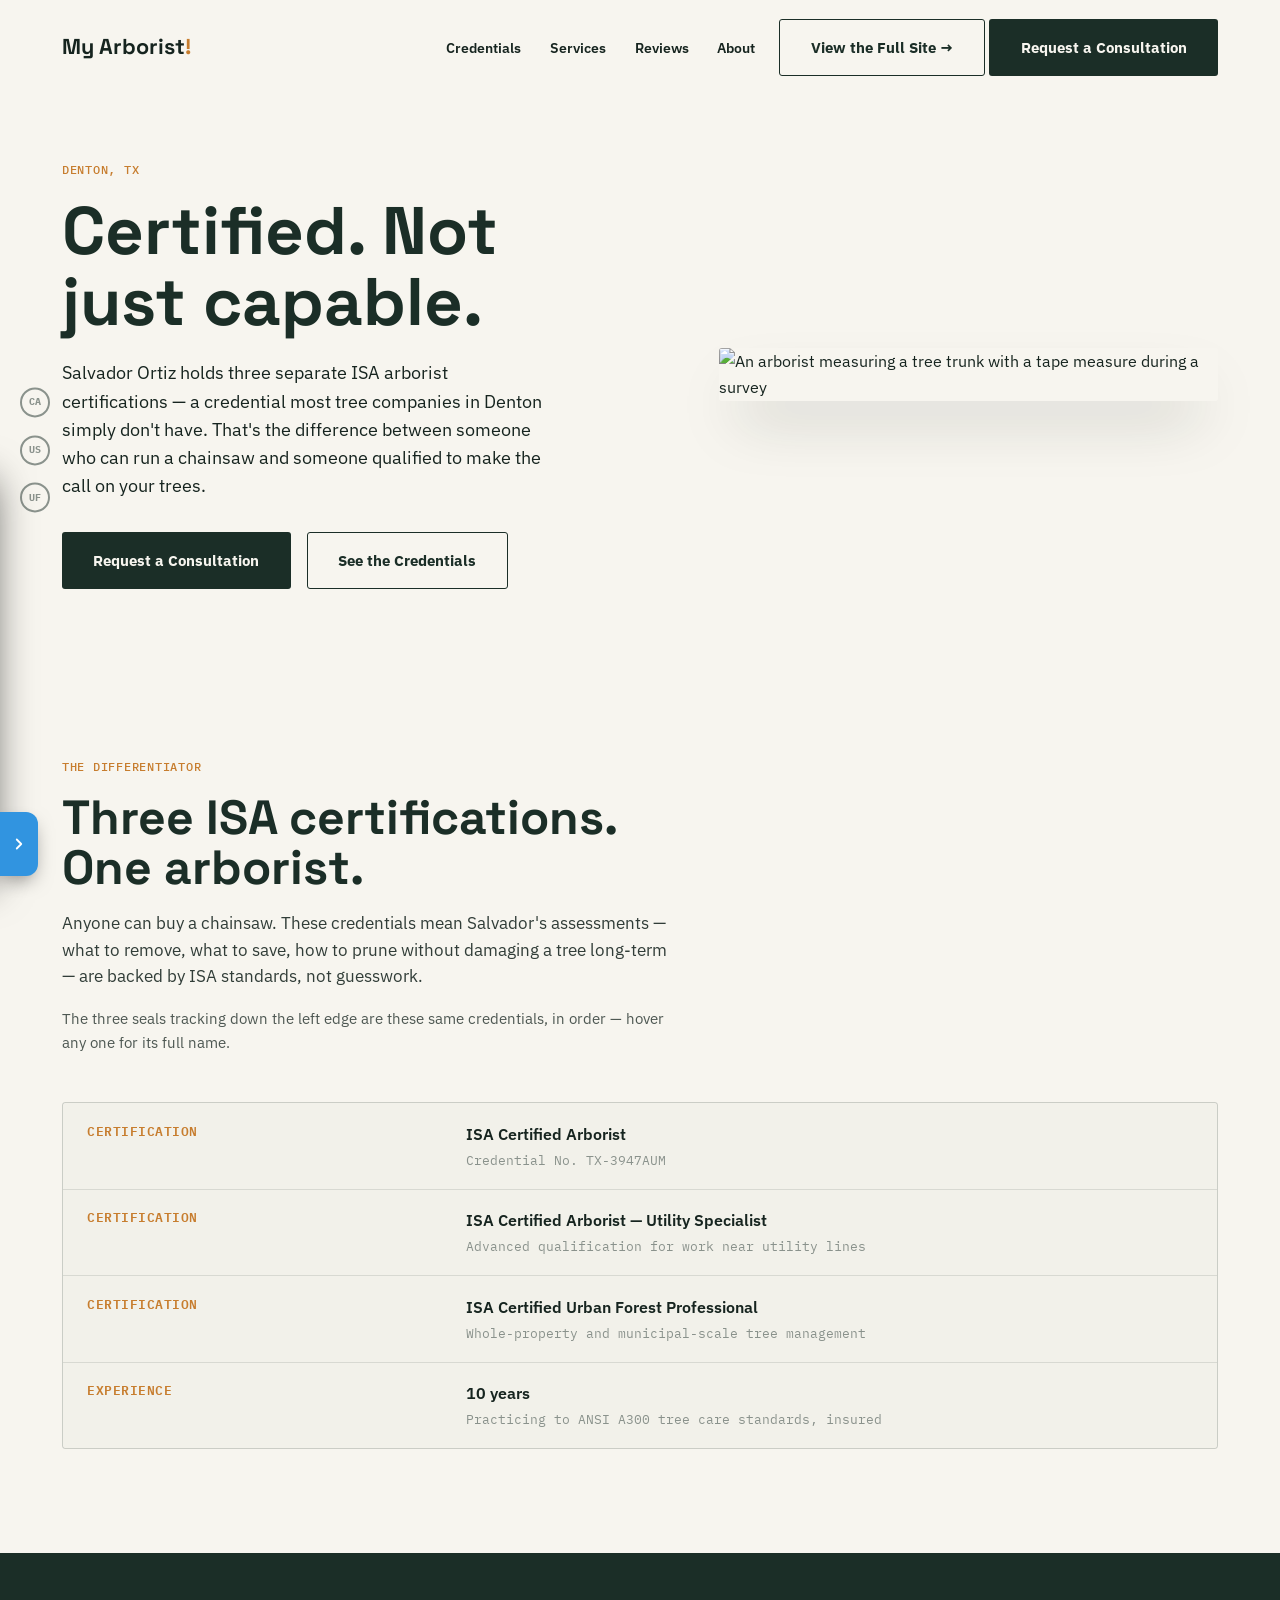
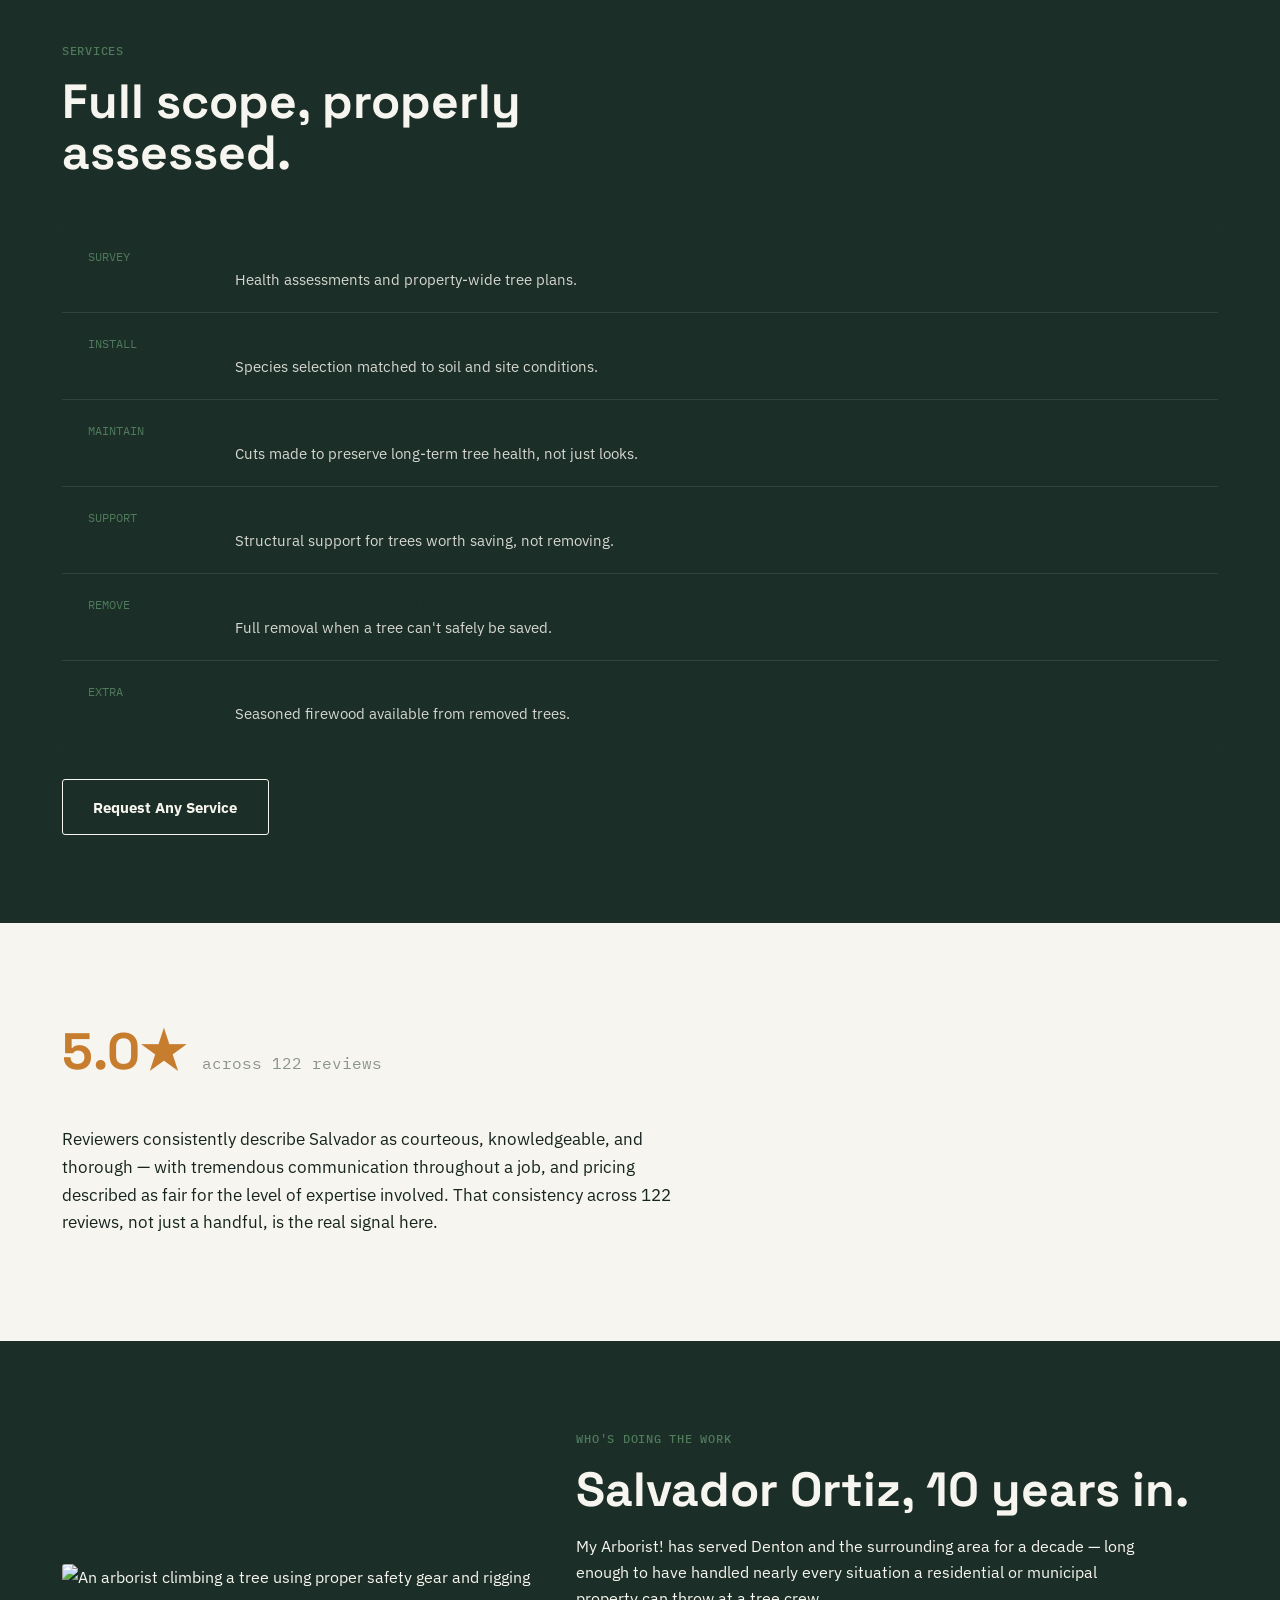
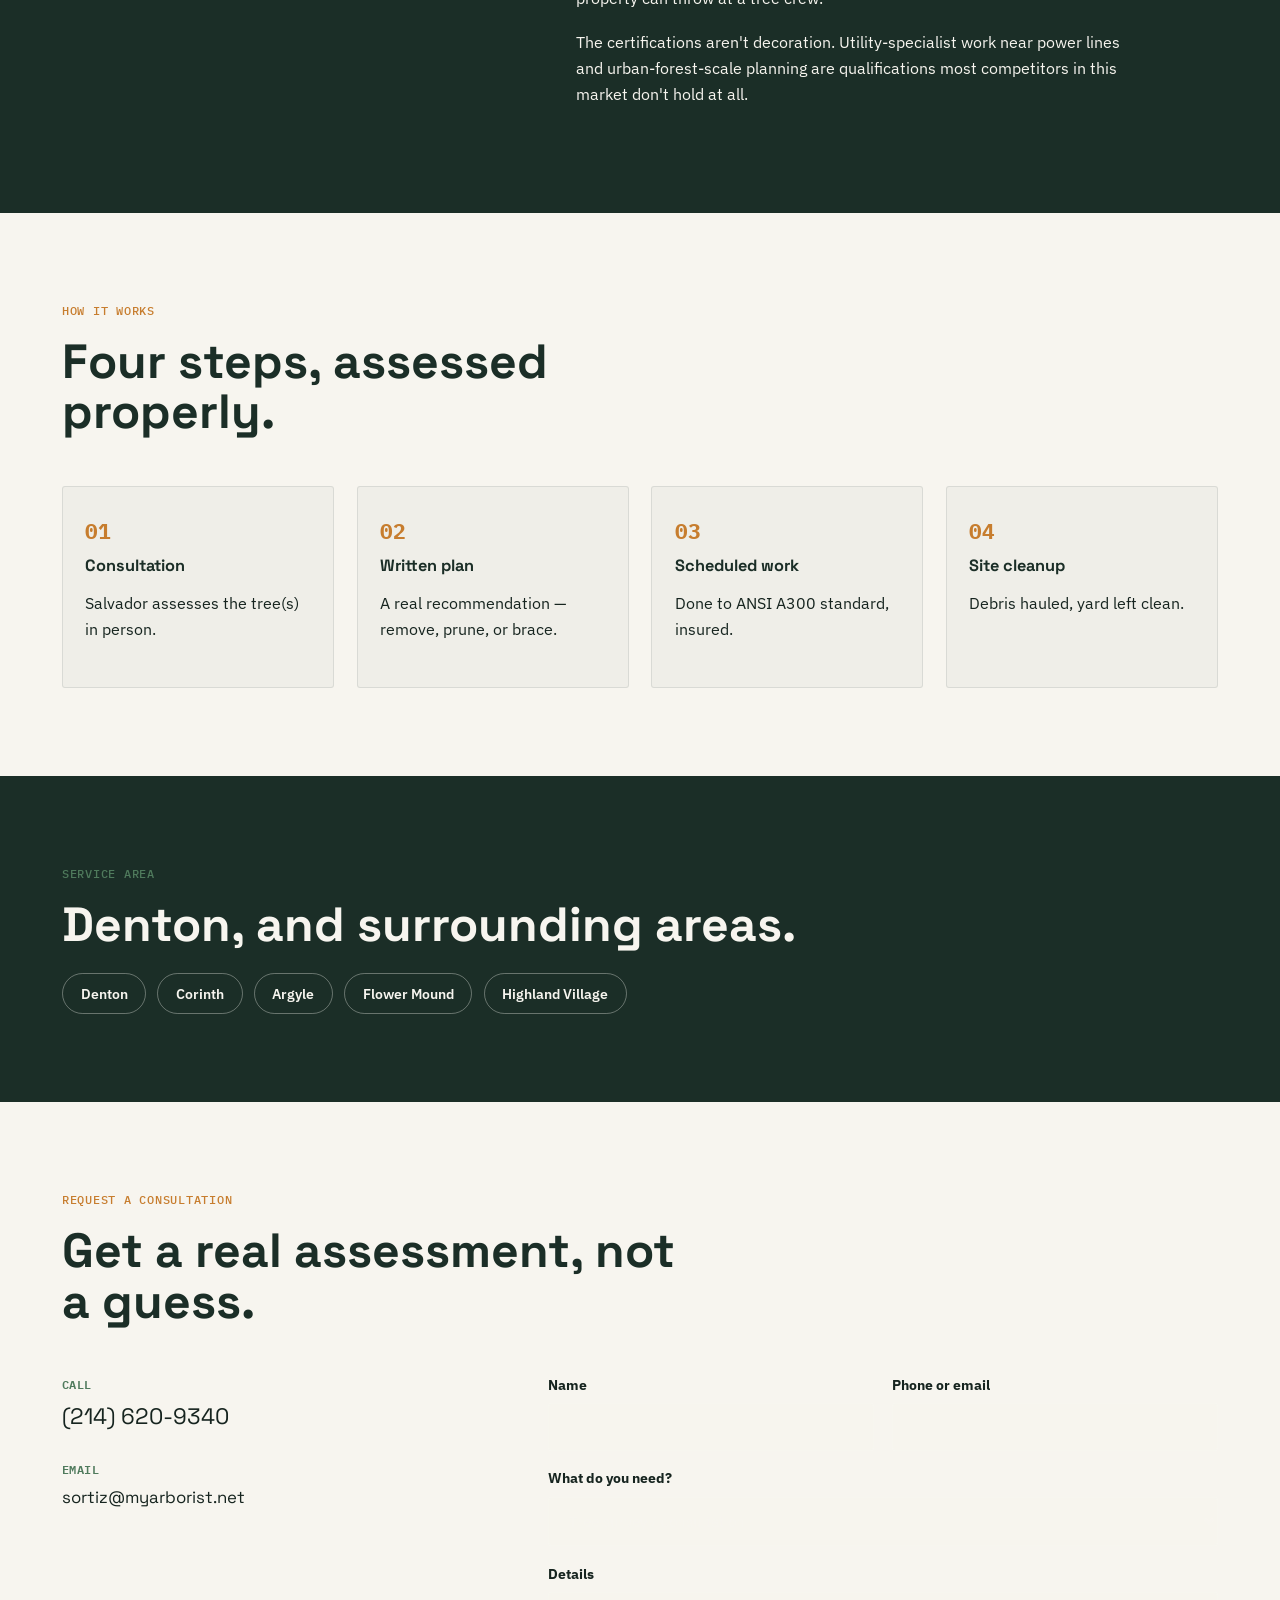
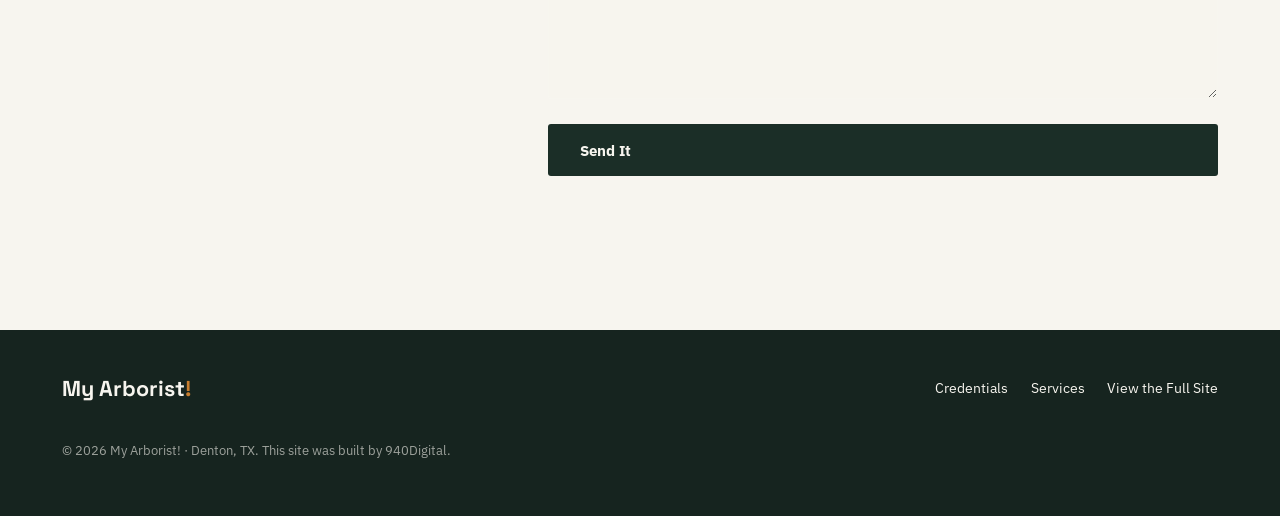
==== index.html @ 15d2f8c0 "Replace preview badge nav with full-site link, swap in real Plus pricing Removes the "preview site" " ====
<!doctype html>
<html lang="en">
<head>
<meta charset="UTF-8">
<meta name="viewport" content="width=device-width, initial-scale=1">
<title>My Arborist! — ISA Certified Tree Care in Denton, TX</title>
<meta name="description" content="My Arborist! — Salvador Ortiz, ISA Certified Arborist (TX-3947AUM), tree removal, pruning, and consultations in Denton, TX. 5.0★ across 122 reviews.">
<link rel="preconnect" href="https://fonts.googleapis.com">
<link rel="preconnect" href="https://fonts.gstatic.com" crossorigin>
<link href="https://fonts.googleapis.com/css2?family=Space+Grotesk:wght@500;600;700&family=IBM+Plex+Sans:wght@400;500;600;700&family=IBM+Plex+Mono:wght@400;500;600&display=swap" rel="stylesheet">
<link rel="stylesheet" href="styles.css">
</head>
<body>

<nav class="cred-stack" id="credStack">
  <div class="cred-stack__seal" data-seal="1" title="ISA Certified Arborist">CA</div>
  <div class="cred-stack__seal" data-seal="2" title="ISA Certified Arborist — Utility Specialist">US</div>
  <div class="cred-stack__seal" data-seal="3" title="ISA Certified Urban Forest Professional">UF</div>
</nav>

<header class="site-header" id="siteHeader">
  <div class="wrap">
    <a href="#top" class="logo">My Arborist<span>!</span></a>
    <nav class="main-nav" aria-label="Primary">
      <a href="#credentials">Credentials</a>
      <a href="#services">Services</a>
      <a href="#reviews">Reviews</a>
      <a href="#about">About</a>
    </nav>
    <div class="nav-cta">
      <a href="buy.html" class="btn btn--ghost nav-full-site">View the Full Site →</a>
      <a href="#contact" class="btn btn--primary">Request a Consultation</a>
      <button class="nav-toggle" id="navToggle" aria-expanded="false" aria-controls="mobileNav">Menu</button>
    </div>
  </div>
</header>

<div class="mobile-nav" id="mobileNav">
  <button class="mobile-nav__close" id="navClose" aria-label="Close menu">Close</button>
  <a href="#credentials">Credentials</a>
  <a href="#services">Services</a>
  <a href="#reviews">Reviews</a>
  <a href="#about">About</a>
  <a href="buy.html">View the Full Site</a>
</div>

<main id="top">

  <!-- HERO -->
  <section class="hero" id="hero">
    <div class="wrap">
      <div class="hero__content">
        <span class="eyebrow">Denton, TX</span>
        <h1>Certified. Not just capable.</h1>
        <p class="hero__dek">Salvador Ortiz holds three separate ISA arborist certifications — a credential most tree companies in Denton simply don't have. That's the difference between someone who can run a chainsaw and someone qualified to make the call on your trees.</p>
        <div class="hero__actions">
          <a href="#contact" class="btn btn--primary">Request a Consultation</a>
          <a href="#credentials" class="btn btn--ghost">See the Credentials</a>
        </div>
      </div>
      <div class="hero__media">
        <!-- Photo: Unsplash — arborist measuring a tree trunk for a survey -->
        <img src="https://images.unsplash.com/photo-1709072142659-7f3c3284a504?fm=jpg&q=80&w=1200&auto=format&fit=crop" alt="An arborist measuring a tree trunk with a tape measure during a survey">
      </div>
    </div>
  </section>

  <!-- CREDENTIALS — lead section: the biggest differentiator per the brief -->
  <section class="section" id="credentials" data-pole-label="Credentials">
    <div class="wrap">
      <div class="section-head">
        <span class="eyebrow">The Differentiator</span>
        <h2 class="section-title">Three ISA certifications. One arborist.</h2>
        <p class="section-dek">Anyone can buy a chainsaw. These credentials mean Salvador's assessments — what to remove, what to save, how to prune without damaging a tree long-term — are backed by ISA standards, not guesswork.</p>
        <p class="section-dek" style="margin-top:0.6rem; font-size:0.92rem; opacity:0.75;">The three seals tracking down the left edge are these same credentials, in order — hover any one for its full name.</p>
      </div>
      <dl class="spec-sheet">
        <div class="spec-row">
          <dt>Certification</dt>
          <dd>ISA Certified Arborist<small>Credential No. TX-3947AUM</small></dd>
        </div>
        <div class="spec-row">
          <dt>Certification</dt>
          <dd>ISA Certified Arborist — Utility Specialist<small>Advanced qualification for work near utility lines</small></dd>
        </div>
        <div class="spec-row">
          <dt>Certification</dt>
          <dd>ISA Certified Urban Forest Professional<small>Whole-property and municipal-scale tree management</small></dd>
        </div>
        <div class="spec-row">
          <dt>Experience</dt>
          <dd>10 years<small>Practicing to ANSI A300 tree care standards, insured</small></dd>
        </div>
      </dl>
    </div>
  </section>

  <!-- SERVICES — technical list -->
  <section class="section section--dark" id="services" data-pole-label="Services">
    <div class="wrap">
      <div class="section-head">
        <span class="eyebrow">Services</span>
        <h2 class="section-title">Full scope, properly assessed.</h2>
      </div>
      <div class="tech-list">
        <div class="tech-row"><span class="tag">Survey</span><div><h3>Tree Surveys &amp; Consultations</h3><p>Health assessments and property-wide tree plans.</p></div></div>
        <div class="tech-row"><span class="tag">Install</span><div><h3>Tree Planting</h3><p>Species selection matched to soil and site conditions.</p></div></div>
        <div class="tech-row"><span class="tag">Maintain</span><div><h3>Pruning &amp; Root Pruning</h3><p>Cuts made to preserve long-term tree health, not just looks.</p></div></div>
        <div class="tech-row"><span class="tag">Support</span><div><h3>Cabling &amp; Bracing</h3><p>Structural support for trees worth saving, not removing.</p></div></div>
        <div class="tech-row"><span class="tag">Remove</span><div><h3>Tree Removal &amp; Stump Grinding</h3><p>Full removal when a tree can't safely be saved.</p></div></div>
        <div class="tech-row"><span class="tag">Extra</span><div><h3>Firewood</h3><p>Seasoned firewood available from removed trees.</p></div></div>
      </div>
      <!-- TODO: replace with real 940Digital landing page URL when built -->
      <a href="https://940digital.com/get-started" class="btn btn--ghost" style="margin-top:2rem; border-color:var(--paper); color:var(--paper);">Request Any Service</a>
    </div>
  </section>

  <!-- REVIEWS -->
  <section class="section" id="reviews" data-pole-label="Reviews">
    <div class="wrap">
      <div class="review-stat">
        <b>5.0★</b>
        <span style="font-family:var(--font-mono); color:var(--slate);">across 122 reviews</span>
      </div>
      <p class="review-consensus">Reviewers consistently describe Salvador as courteous, knowledgeable, and thorough — with tremendous communication throughout a job, and pricing described as fair for the level of expertise involved. That consistency across 122 reviews, not just a handful, is the real signal here.</p>
    </div>
  </section>

  <!-- ABOUT — moderate: credentials are the headline draw, but Salvador is a real, known local presence -->
  <section class="section section--dark about" id="about" data-pole-label="About">
    <div class="wrap about-layout">
      <div class="about-media">
        <!-- Photo: Unsplash — arborist safely climbing a tree with proper gear -->
        <img src="https://images.unsplash.com/photo-1754322449005-bdc38c631682?fm=jpg&q=80&w=900&auto=format&fit=crop" alt="An arborist climbing a tree using proper safety gear and rigging" loading="lazy">
      </div>
      <div class="about-copy">
        <span class="eyebrow">Who's Doing the Work</span>
        <h2 class="section-title">Salvador Ortiz, 10 years in.</h2>
        <p>My Arborist! has served Denton and the surrounding area for a decade — long enough to have handled nearly every situation a residential or municipal property can throw at a tree crew.</p>
        <p>The certifications aren't decoration. Utility-specialist work near power lines and urban-forest-scale planning are qualifications most competitors in this market don't hold at all.</p>
      </div>
    </div>
  </section>

  <!-- PROCESS -->
  <section class="section" id="process" data-pole-label="Process">
    <div class="wrap">
      <div class="section-head">
        <span class="eyebrow">How It Works</span>
        <h2 class="section-title">Four steps, assessed properly.</h2>
      </div>
      <div class="process-grid">
        <div class="process-step"><b>01</b><h3 style="font-size:1.02rem;">Consultation</h3><p>Salvador assesses the tree(s) in person.</p></div>
        <div class="process-step"><b>02</b><h3 style="font-size:1.02rem;">Written plan</h3><p>A real recommendation — remove, prune, or brace.</p></div>
        <div class="process-step"><b>03</b><h3 style="font-size:1.02rem;">Scheduled work</h3><p>Done to ANSI A300 standard, insured.</p></div>
        <div class="process-step"><b>04</b><h3 style="font-size:1.02rem;">Site cleanup</h3><p>Debris hauled, yard left clean.</p></div>
      </div>
    </div>
  </section>

  <!-- SERVICE AREA -->
  <section class="section section--dark" id="area" data-pole-label="Area">
    <div class="wrap">
      <span class="eyebrow">Service Area</span>
      <h2 class="section-title">Denton, and surrounding areas.</h2>
      <ul class="area-list" style="color:var(--paper);">
        <li style="border-color:rgba(247,245,239,0.35);">Denton</li>
        <li style="border-color:rgba(247,245,239,0.35);">Corinth</li>
        <li style="border-color:rgba(247,245,239,0.35);">Argyle</li>
        <li style="border-color:rgba(247,245,239,0.35);">Flower Mound</li>
        <li style="border-color:rgba(247,245,239,0.35);">Highland Village</li>
      </ul>
    </div>
  </section>

  <!-- CONTACT -->
  <section class="section" id="contact" data-pole-label="Contact">
    <div class="wrap">
      <div class="section-head">
        <span class="eyebrow">Request a Consultation</span>
        <h2 class="section-title">Get a real assessment, not a guess.</h2>
      </div>
      <div class="contact-layout">
        <div class="contact-direct">
          <div>
            <span class="contact-direct__label">Call</span>
            <a href="tel:+12146209340">(214) 620-9340</a>
          </div>
          <div>
            <span class="contact-direct__label">Email</span>
            <a href="mailto:sortiz@myarborist.net" style="font-size:1.05rem;">sortiz@myarborist.net</a>
          </div>
        </div>
        <form class="contact-form" id="contactForm" novalidate>
          <div class="form-row">
            <div class="field">
              <label for="name">Name</label>
              <input type="text" id="name" name="name" required autocomplete="name">
            </div>
            <div class="field">
              <label for="phone">Phone or email</label>
              <input type="text" id="phone" name="phone" required autocomplete="tel">
            </div>
          </div>
          <div class="field">
            <label for="need">What do you need?</label>
            <select id="need" name="need">
              <option>Tree survey / consultation</option>
              <option>Tree removal</option>
              <option>Pruning</option>
              <option>Cabling / bracing</option>
              <option>Not sure yet</option>
            </select>
          </div>
          <div class="field">
            <label for="message">Details</label>
            <textarea id="message" name="message" rows="4"></textarea>
          </div>
          <button type="submit" class="btn btn--primary">Send It</button>
          <p class="form-status" id="formStatus" role="status" aria-live="polite"></p>
        </form>
      </div>
    </div>
  </section>

</main>

<footer class="site-footer">
  <div class="wrap">
    <a href="#top" class="logo">My Arborist<span>!</span></a>
    <ul class="footer-links">
      <li><a href="#credentials">Credentials</a></li>
      <li><a href="#services">Services</a></li>
      <li><a href="buy.html">View the Full Site</a></li>
    </ul>
    <p class="footer-fine">&copy; 2026 My Arborist! · Denton, TX. This site was built by 940Digital.</p>
  </div>
</footer>

<script src="script.js"></script>

<div id="d940-drawer" class="d940-drawer">
  <div class="d940-panel">
    <div class="d940-mark">940<span>Digital</span></div>
    <p class="d940-body">Imagine this site customized with your colors and logo — fully in sync with your vision.</p>
    <p class="d940-body">We build these previews from your business's own publicly available information online, so this one is built specifically for you — and anything on it, any word, image, or detail, can be changed if it doesn't feel like an accurate fit.</p>
    <p class="d940-cta">Want to learn more? Text the number you got this link from, <a href="https://www.940digital.com/contact.html" target="_blank" rel="noopener">email us</a>, or visit <a href="https://www.940digital.com" target="_blank" rel="noopener">940digital.com</a>.</p>
  </div>
  <button class="d940-tab" type="button" aria-label="Open">
    <svg viewBox="0 0 24 24" fill="none" stroke="currentColor" stroke-width="2.4" stroke-linecap="round" stroke-linejoin="round"><polyline points="9 6 15 12 9 18"/></svg>
  </button>
</div>
<style>
  .d940-drawer { position: fixed; left: 0; bottom: 1.5rem; z-index: 999; display: flex; align-items: flex-end; transform: translateX(-320px); transition: transform .4s cubic-bezier(.16,1,.3,1); font-family: -apple-system, BlinkMacSystemFont, 'Segoe UI', Roboto, sans-serif; }
  .d940-drawer.open { transform: translateX(0); }
  .d940-panel { width: 320px; flex-shrink: 0; background: #1B1D21; border: 1px solid #3194E0; border-left: 0; border-radius: 0 14px 0 0; padding: 1.4rem 1.5rem 1.5rem; box-shadow: 0 16px 40px -8px rgba(0,0,0,.65); color: #fff; }
  .d940-mark { font-weight: 800; font-size: 1.3rem; margin-bottom: .75rem; letter-spacing: -0.01em; }
  .d940-mark span { color: #3194E0; }
  .d940-body { font-size: .95rem; line-height: 1.55; color: #fff; margin: 0 0 .85rem; }
  .d940-cta { font-size: .88rem; line-height: 1.5; color: #D4D8DE; margin: 0; }
  .d940-cta a { color: #5FAEEE; font-weight: 700; text-decoration: underline; }
  .d940-tab { flex-shrink: 0; width: 38px; height: 64px; background: #3194E0; color: #fff; border: none; border-radius: 0 12px 12px 0; display: flex; align-items: center; justify-content: center; cursor: pointer; box-shadow: 0 8px 20px -6px rgba(0,0,0,.5); }
  .d940-tab:hover { background: #4AA3E8; }
  .d940-tab svg { width: 18px; height: 18px; transition: transform .35s cubic-bezier(.16,1,.3,1); }
  .d940-drawer.open .d940-tab svg { transform: rotate(180deg); }
  @media (max-width: 480px) {
    .d940-drawer { transform: translateX(-260px); }
    .d940-panel { width: 260px; padding: 1.2rem 1.25rem 1.3rem; }
  }
</style>
<script>
  (function () {
    var drawer = document.getElementById('d940-drawer');
    if (!drawer) return;
    var tab = drawer.querySelector('.d940-tab');
    tab.addEventListener('click', function () {
      var open = drawer.classList.toggle('open');
      tab.setAttribute('aria-label', open ? 'Close' : 'Open');
    });
  })();
</script>

</body>
</html>
---- styles.css ----
:root {
  --pine: #1B2E27;
  --paper: #F7F5EF;
  --ink: #16241F;
  --amber: #C77D2E;
  --field: #4F7A5C;
  --slate: #8A928C;

  --font-display: 'Space Grotesk', sans-serif;
  --font-body: 'IBM Plex Sans', sans-serif;
  --font-mono: 'IBM Plex Mono', monospace;

  --fs-h2: clamp(1.9rem, 4vw, 3rem);
  --radius: 3px;
  --wrap: 1220px;
}

* { box-sizing: border-box; }
html { scroll-behavior: smooth; }
body {
  margin: 0;
  background: var(--paper);
  color: var(--ink);
  font-family: var(--font-body);
  font-size: 1.02rem;
  line-height: 1.6;
  -webkit-font-smoothing: antialiased;
}
img { max-width: 100%; display: block; }
a { color: inherit; text-decoration: none; }
ul { margin: 0; padding: 0; list-style: none; }
.wrap { max-width: var(--wrap); margin: 0 auto; padding: 0 2rem; }

h1, h2, h3 { font-family: var(--font-display); font-weight: 700; line-height: 1.05; margin: 0; color: var(--pine); }
h2.section-title { font-size: var(--fs-h2); }
.section--dark h1, .section--dark h2 { color: var(--paper); }

.eyebrow { display: block; font-family: var(--font-mono); font-weight: 500; font-size: 0.78rem; letter-spacing: 0.06em; text-transform: uppercase; color: var(--amber); margin-bottom: 1rem; }

.btn { display: inline-flex; align-items: center; gap: 0.5rem; padding: 0.95rem 1.9rem; border-radius: var(--radius); font-family: var(--font-body); font-weight: 700; font-size: 0.95rem; border: 1.5px solid transparent; cursor: pointer; transition: transform .18s ease, background .18s ease; }
.btn:hover { transform: translateY(-2px); }
.btn--primary { background: var(--pine); color: var(--paper); }
.btn--primary:hover { background: #10201a; }
.btn--ghost { border-color: var(--pine); color: var(--pine); }
.btn--ghost:hover { border-color: var(--amber); color: var(--amber); }
.btn--dark-ghost { border-color: var(--paper); color: var(--paper); }

/* ---------- The Credential Stack — signature element ----------
   Replaces the story-pole. Salvador holds three real ISA
   certifications (Certified Arborist, Utility Specialist, Urban
   Forest Professional) — this is his actual differentiator from
   unlicensed competitors, so the wayfinding device is three circular
   seals, fixed on the left edge, that stamp solid one at a time as
   you scroll through the page, instead of a generic progress rail. */
.cred-stack { position: fixed; left: 20px; top: 50%; transform: translateY(-50%); z-index: 60; display: none; flex-direction: column; gap: 1.1rem; }
@media (min-width: 1080px) { .cred-stack { display: flex; } }
.cred-stack__seal {
  width: 30px; height: 30px; border-radius: 50%;
  border: 2px solid var(--slate); display: flex; align-items: center; justify-content: center;
  font-family: var(--font-mono); font-size: 0.6rem; font-weight: 700; color: var(--slate);
  transition: border-color .3s ease, color .3s ease, background .3s ease;
}
.cred-stack__seal.stamped { border-color: var(--amber); background: var(--amber); color: #fff; }

/* ---------- Header ---------- */
.site-header { position: fixed; top: 0; left: 0; right: 0; z-index: 50; padding: 1.2rem 0; transition: background .2s ease, padding .2s ease, box-shadow .2s ease; }
.site-header .wrap { display: flex; align-items: center; gap: 1.5rem; }
.site-header.solid { background: var(--paper); padding: 0.75rem 0; box-shadow: 0 2px 18px rgba(22,36,31,0.1); }
.logo { font-family: var(--font-display); font-weight: 700; font-size: 1.35rem; margin-right: auto; }
.logo span { color: var(--amber); }
.preview-flag { font-size: 0.78rem; font-weight: 700; padding: 0.4rem 0.9rem; border-radius: 999px; border: 1px solid var(--slate); color: var(--slate); white-space: nowrap; }
.preview-flag:hover { border-color: var(--amber); color: var(--amber); }
.main-nav { display: none; gap: 1.8rem; font-weight: 600; font-size: 0.9rem; }
.main-nav a:hover { color: var(--amber); }
.nav-full-site { display: none; }
@media (min-width: 900px) {
  .main-nav { display: flex; }
  .nav-full-site { display: inline-flex; }
}
.nav-toggle { background: none; border: 1.5px solid var(--pine); border-radius: var(--radius); padding: 0.5rem 0.9rem; font-weight: 700; font-size: 0.85rem; cursor: pointer; }
@media (min-width: 900px) { .nav-toggle { display: none; } }
.mobile-nav { position: fixed; inset: 0; z-index: 70; background: var(--pine); color: var(--paper); display: flex; flex-direction: column; align-items: flex-start; justify-content: center; gap: 1.6rem; padding: 2rem 2.5rem; transform: translateX(100%); transition: transform .3s ease; }
.mobile-nav.open { transform: translateX(0); }
.mobile-nav a { font-family: var(--font-display); font-size: 1.9rem; }
.mobile-nav__close { position: absolute; top: 1.5rem; right: 1.8rem; background: none; border: none; color: var(--paper); font-weight: 700; cursor: pointer; }

/* ---------- Hero ---------- */
.hero { padding: 10rem 0 5rem; }
.hero .wrap { display: grid; gap: 3rem; grid-template-columns: 1fr; align-items: center; }
@media (min-width: 980px) { .hero .wrap { grid-template-columns: 1.1fr 0.9fr; } }
.hero h1 { font-size: clamp(2.4rem, 5.4vw, 4.2rem); max-width: 13ch; }
.hero__dek { max-width: 44ch; margin: 1.4rem 0 2rem; font-size: 1.1rem; }
.hero__actions { display: flex; flex-wrap: wrap; gap: 1rem; }
.hero__media img { border-radius: var(--radius); box-shadow: 0 30px 60px -20px rgba(22,36,31,0.4); }

/* ---------- Section shell ---------- */
.section { padding: 5.5rem 0; }
.section--dark { background: var(--pine); color: var(--paper); }
.section--dark .eyebrow { color: var(--field); }
.section-head { max-width: 62ch; margin-bottom: 3rem; }
.section-dek { margin-top: 1rem; opacity: 0.88; font-size: 1.05rem; }

/* ---------- Credentials spec sheet — lead section ---------- */
.spec-sheet { border: 1.5px solid rgba(27,46,39,0.2); border-radius: var(--radius); overflow: hidden; margin-top: 1rem; }
.spec-row { display: grid; grid-template-columns: 1fr 2fr; gap: 1rem; padding: 1.1rem 1.5rem; border-bottom: 1px solid rgba(27,46,39,0.12); background: rgba(27,46,39,0.02); }
.spec-row:last-child { border-bottom: none; }
.spec-row dt { font-family: var(--font-mono); font-size: 0.8rem; font-weight: 600; color: var(--amber); text-transform: uppercase; letter-spacing: 0.04em; }
.spec-row dd { margin: 0; font-weight: 600; }
.spec-row dd small { display: block; font-family: var(--font-mono); font-weight: 400; color: var(--slate); font-size: 0.82rem; margin-top: 0.2rem; }

/* ---------- Services — technical two-column list ---------- */
.tech-list { margin-top: 1rem; display: grid; gap: 1px; background: rgba(247,245,239,0.1); border-radius: var(--radius); overflow: hidden; }
.tech-row { background: var(--pine); padding: 1.3rem 1.6rem; display: grid; grid-template-columns: 8rem 1fr; gap: 1.2rem; align-items: baseline; }
.tech-row span.tag { font-family: var(--font-mono); font-size: 0.75rem; color: var(--field); text-transform: uppercase; }
.tech-row h3 { font-family: var(--font-body); font-weight: 700; text-transform: none; font-size: 1.05rem; margin-bottom: 0.2rem; }
.tech-row p { margin: 0; opacity: 0.85; font-size: 0.92rem; }

/* ---------- Reviews ---------- */
.review-stat { display: flex; align-items: baseline; gap: 1rem; flex-wrap: wrap; margin-bottom: 2rem; }
.review-stat b { font-family: var(--font-display); font-size: 3.2rem; color: var(--amber); }
.review-consensus { max-width: 62ch; font-size: 1.08rem; }

/* ---------- About ---------- */
.about-layout { display: grid; gap: 2.5rem; grid-template-columns: 1fr; align-items: center; }
@media (min-width: 980px) { .about-layout { grid-template-columns: 0.85fr 1.15fr; } }
.about-media img { border-radius: var(--radius); }
.about-copy p { max-width: 56ch; margin: 1.1rem 0; }

/* ---------- Process ---------- */
.process-grid { display: grid; gap: 1.4rem; grid-template-columns: 1fr; margin-top: 1rem; }
@media (min-width: 780px) { .process-grid { grid-template-columns: repeat(4, 1fr); } }
.process-step { background: rgba(27,46,39,0.03); padding: 1.8rem 1.4rem; border-radius: var(--radius); border: 1px solid rgba(27,46,39,0.1); }
.process-step b { display: block; font-family: var(--font-mono); font-size: 1.3rem; color: var(--amber); margin-bottom: 0.5rem; }

/* ---------- Area ---------- */
.area-list { display: flex; flex-wrap: wrap; gap: 0.7rem; margin-top: 1.4rem; }
.area-list li { padding: 0.5rem 1.1rem; border: 1px solid var(--pine); border-radius: 999px; font-weight: 600; font-size: 0.9rem; }

/* ---------- Contact ---------- */
.contact-layout { display: grid; gap: 2.5rem; grid-template-columns: 1fr; margin-top: 1rem; }
@media (min-width: 900px) { .contact-layout { grid-template-columns: 0.8fr 1.2fr; } }
.contact-direct div { margin-bottom: 1.6rem; }
.contact-direct__label { display: block; font-family: var(--font-mono); font-size: 0.75rem; font-weight: 600; letter-spacing: 0.04em; text-transform: uppercase; color: var(--field); margin-bottom: 0.3rem; }
.contact-direct a { font-family: var(--font-display); font-size: 1.4rem; }
.contact-form { display: grid; gap: 1.1rem; }
.form-row { display: grid; gap: 1.1rem; grid-template-columns: 1fr; }
@media (min-width: 560px) { .form-row { grid-template-columns: 1fr 1fr; } }
.field label { display: block; font-size: 0.85rem; font-weight: 700; margin-bottom: 0.4rem; }
.field input, .field select, .field textarea { width: 100%; padding: 0.8rem 1rem; border-radius: var(--radius); border: 1.5px solid rgba(247,245,239,0.25); background: rgba(247,245,239,0.06); color: var(--paper); font-family: var(--font-body); font-size: 0.95rem; }
.field input:focus, .field select:focus, .field textarea:focus { outline: 2px solid var(--amber); }
.form-status { min-height: 1.2rem; font-size: 0.9rem; color: var(--amber); }

/* ---------- Footer ---------- */
.site-footer { background: var(--ink); color: var(--paper); padding: 2.6rem 0; }
.site-footer .wrap { display: flex; flex-wrap: wrap; justify-content: space-between; align-items: center; gap: 1.2rem; }
.footer-fine { width: 100%; font-size: 0.8rem; opacity: 0.6; margin-top: 1rem; }
.footer-links { display: flex; gap: 1.4rem; font-size: 0.85rem; }

/* ---------- Buy-this-site page ---------- */
.pitch-hero { padding: 9.5rem 0 4rem; text-align: center; }
.pitch-hero p { max-width: 56ch; margin: 1.3rem auto 0; font-size: 1.1rem; }
.pitch-grid { display: grid; gap: 1.4rem; grid-template-columns: 1fr; margin-top: 1rem; }
@media (min-width: 780px) { .pitch-grid { grid-template-columns: repeat(3, 1fr); } }
.pitch-card { background: rgba(27,46,39,0.03); border: 1px solid rgba(27,46,39,0.12); border-radius: var(--radius); padding: 2rem 1.6rem; }
.pitch-card h3 { font-size: 1.1rem; margin-bottom: 0.6rem; }
.price-block { margin-top: 1rem; padding: 2.4rem; border: 2px dashed var(--slate); border-radius: var(--radius); text-align: center; }
.price-block b { display: block; font-family: var(--font-display); font-size: 1.6rem; }
.price-block span { display: block; margin-top: 0.5rem; font-size: 0.9rem; color: var(--slate); }
.price-block__list { list-style: none; margin: 1.2rem auto 0; padding: 0; display: inline-grid; gap: 0.55rem; text-align: left; }
.price-block__list li { display: flex; gap: 0.6rem; align-items: baseline; font-weight: 600; font-size: 0.95rem; }
.price-block__list li::before { content: '✓'; color: var(--amber); font-weight: 800; }
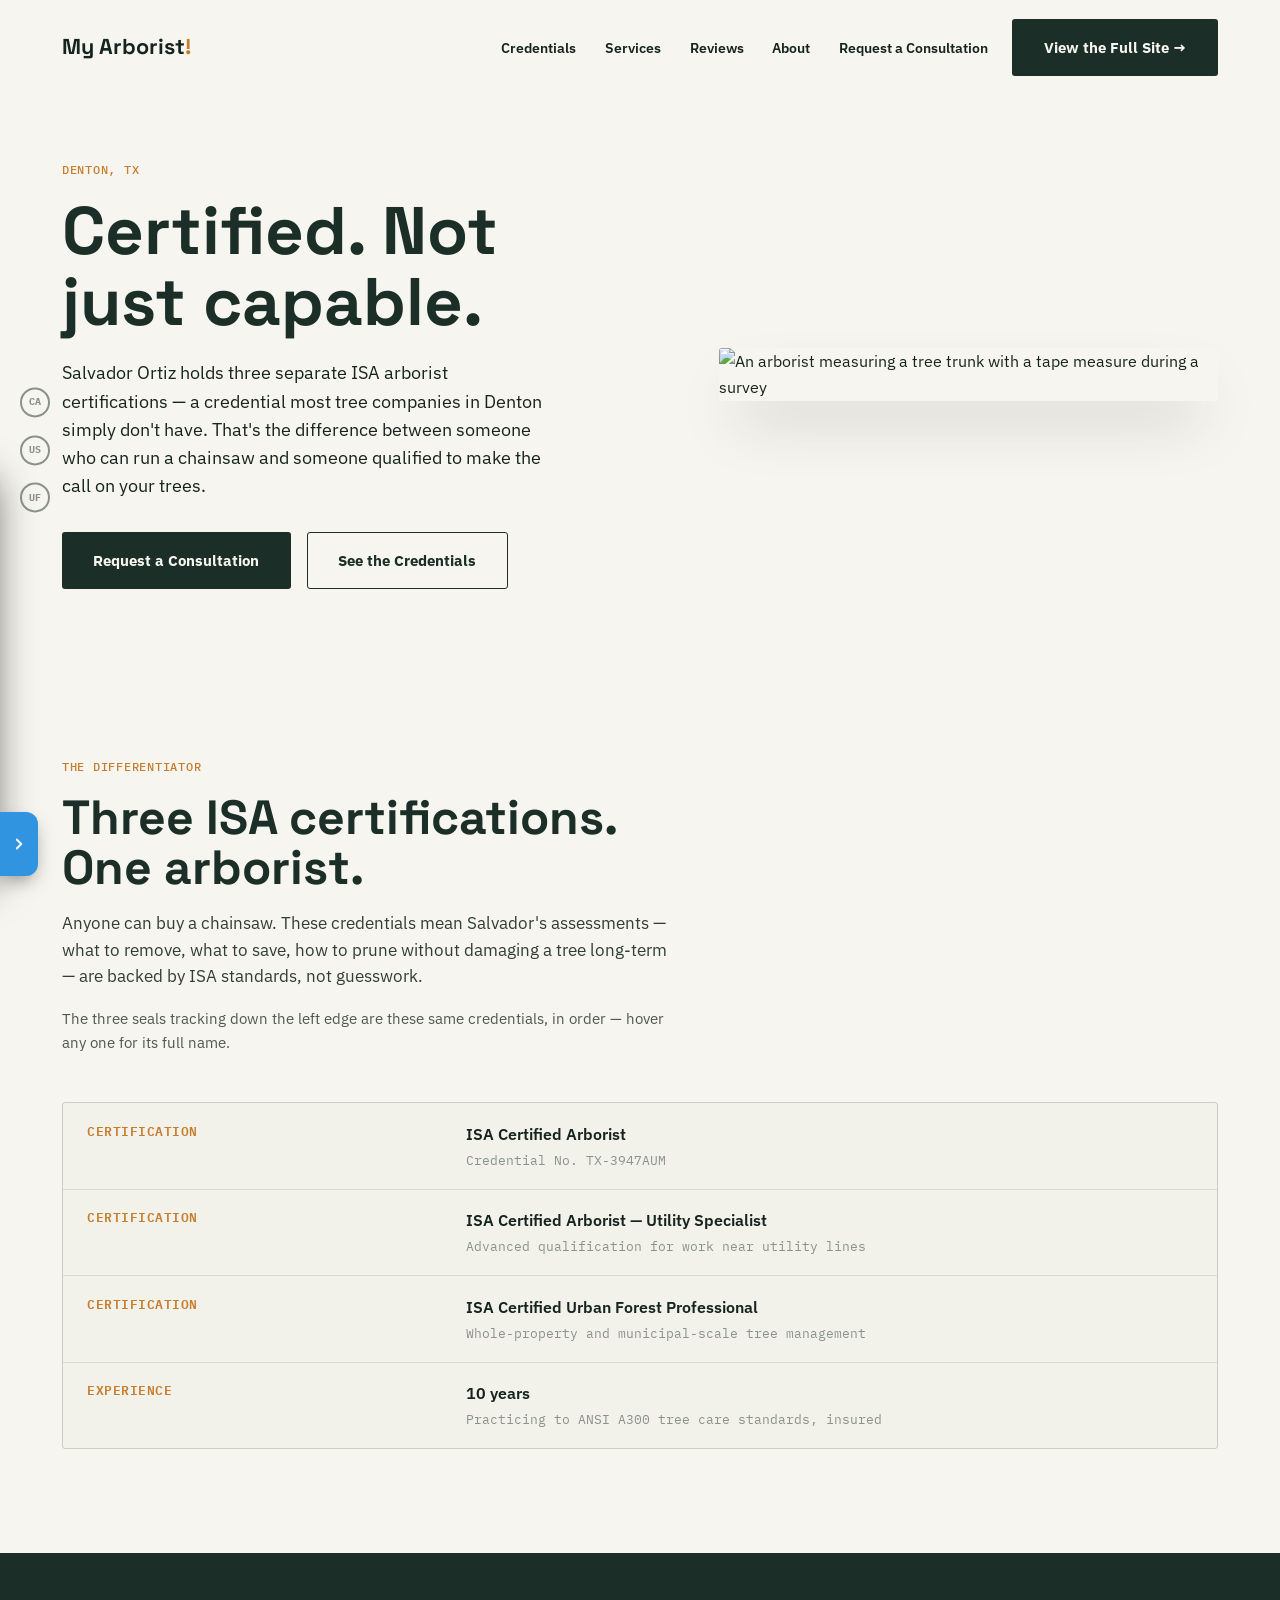
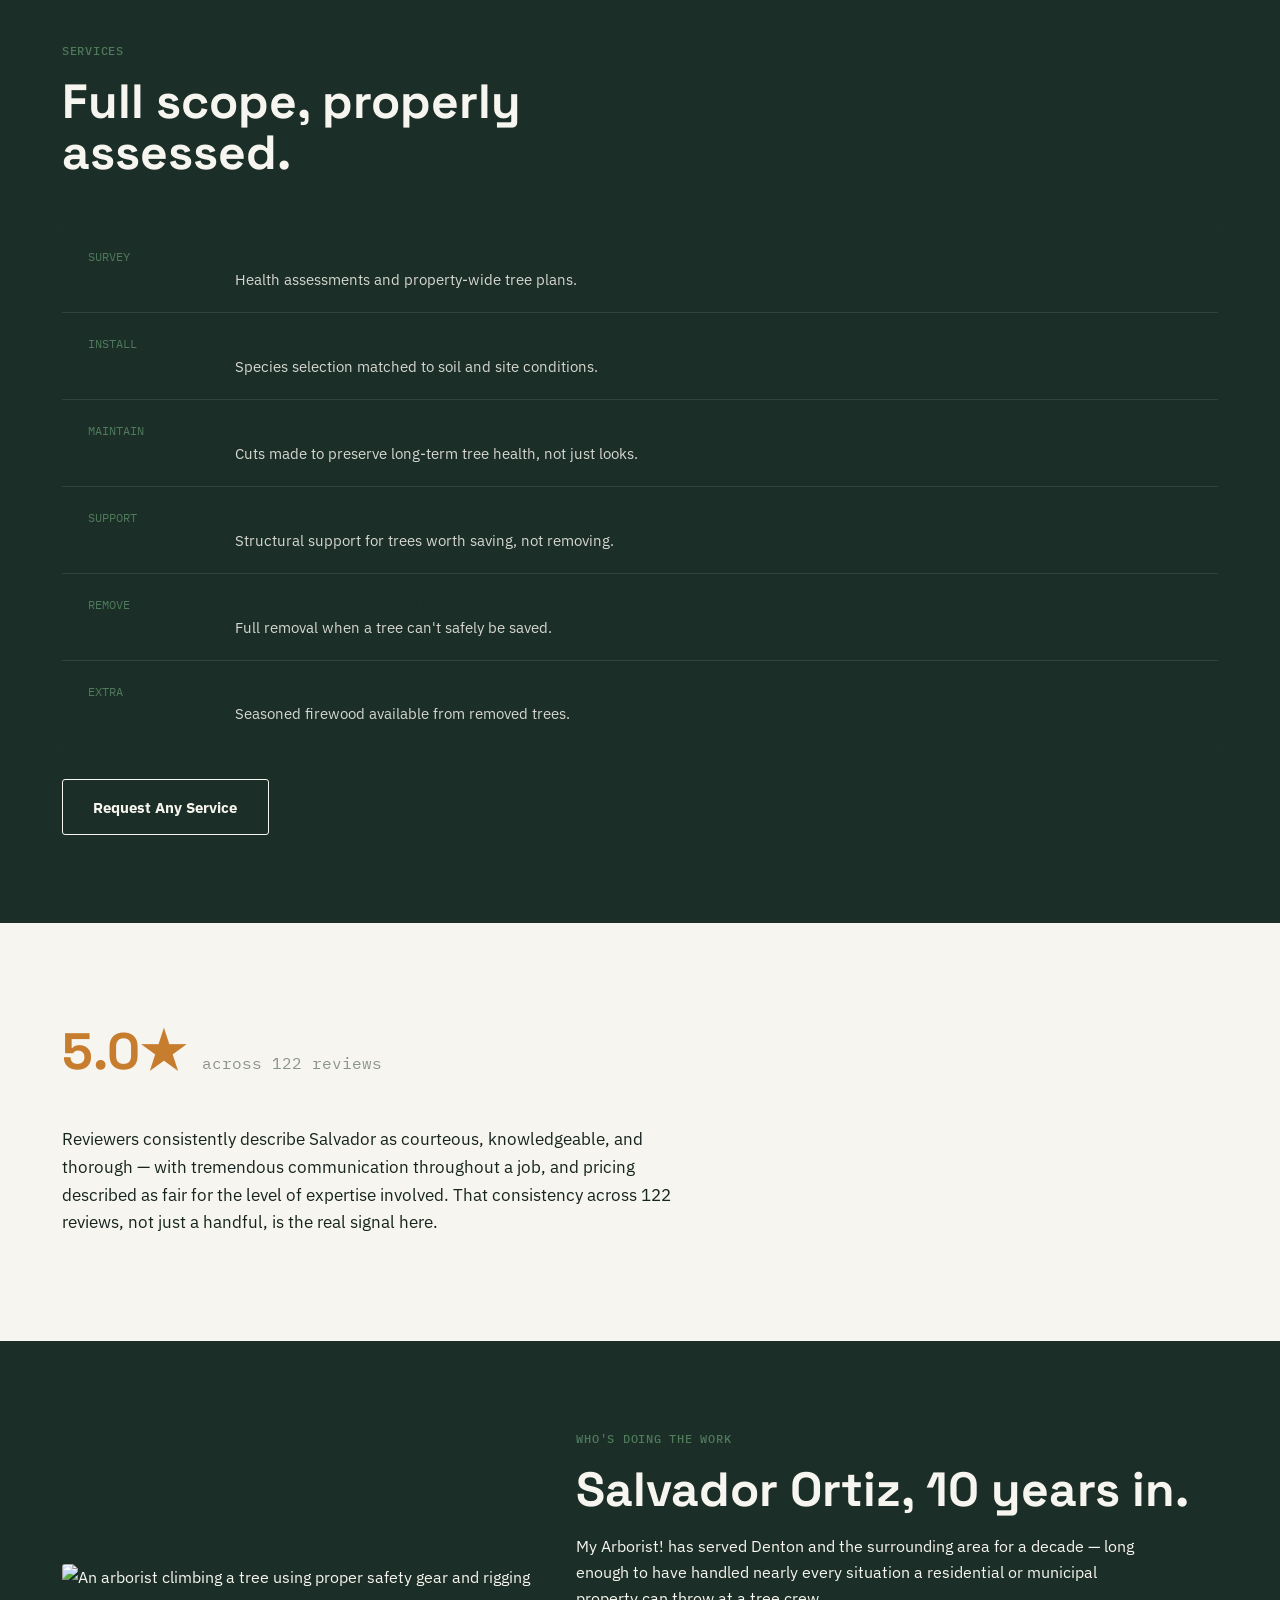
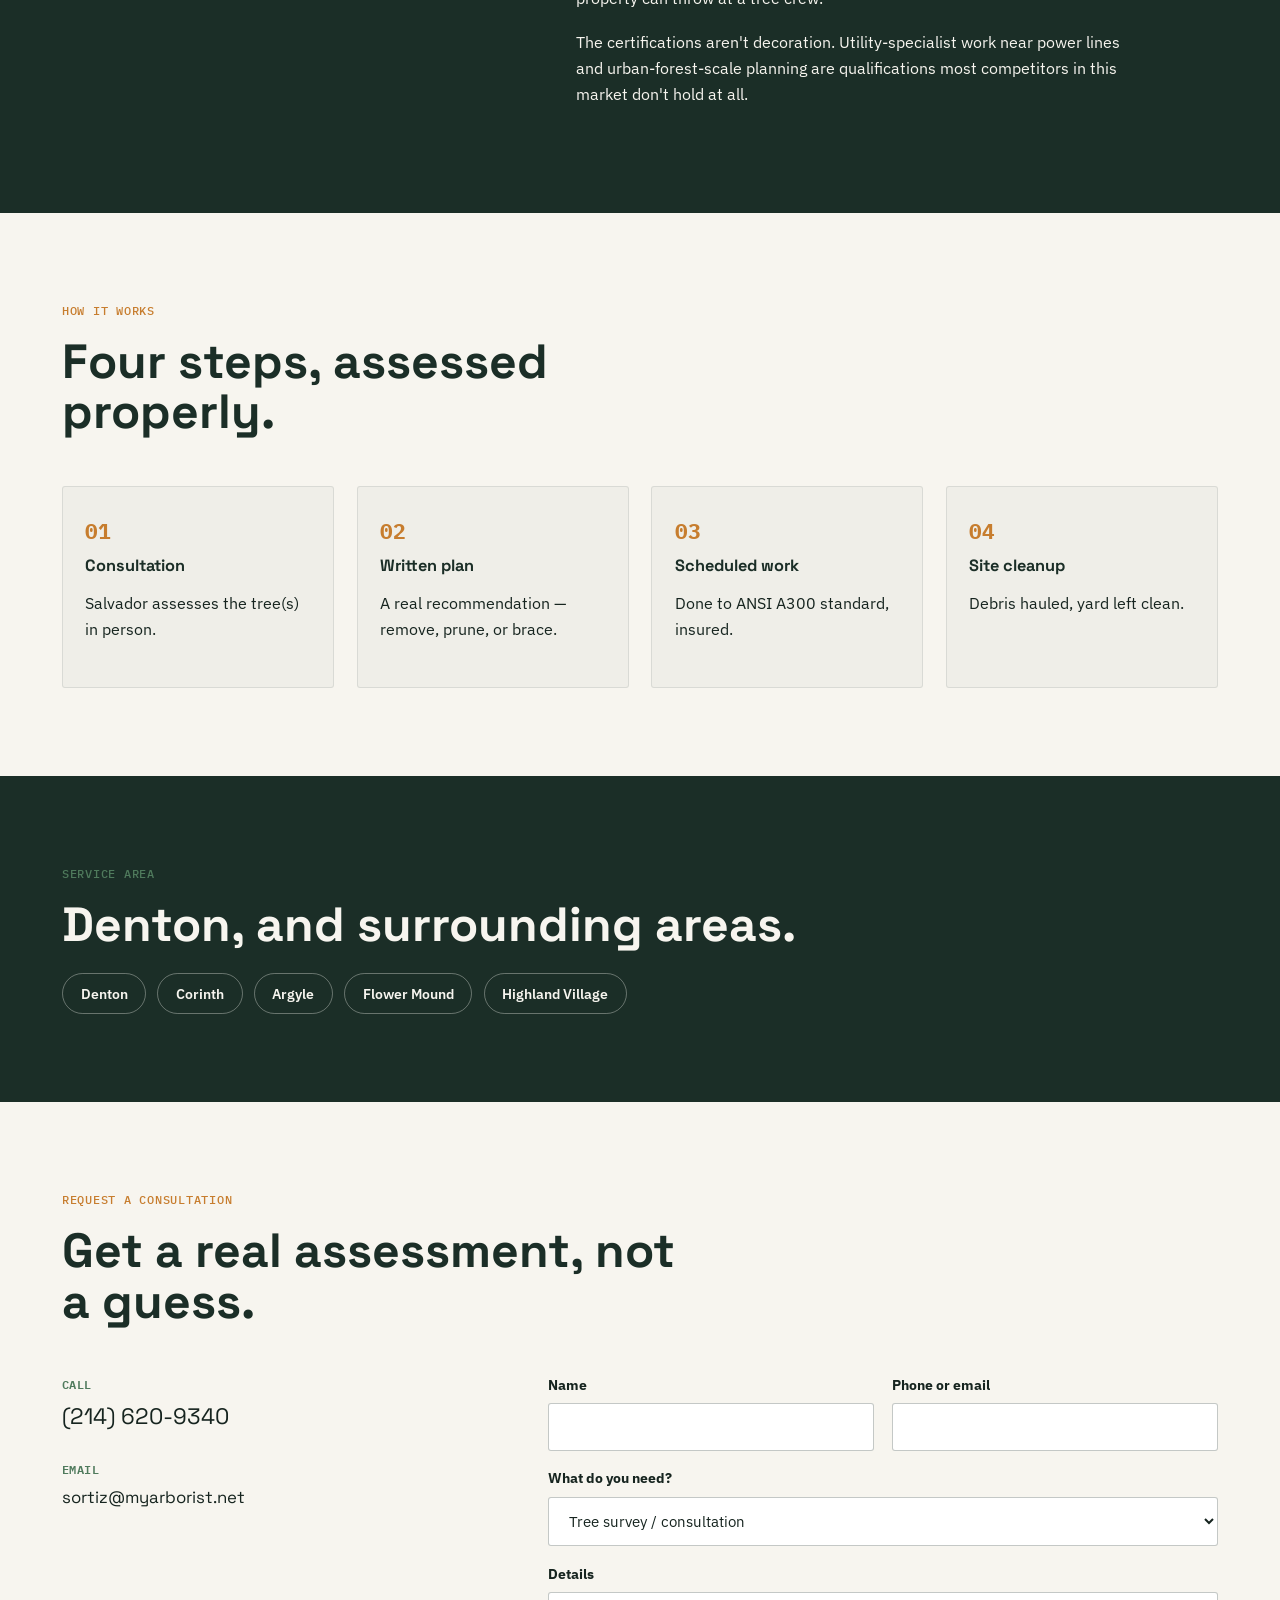
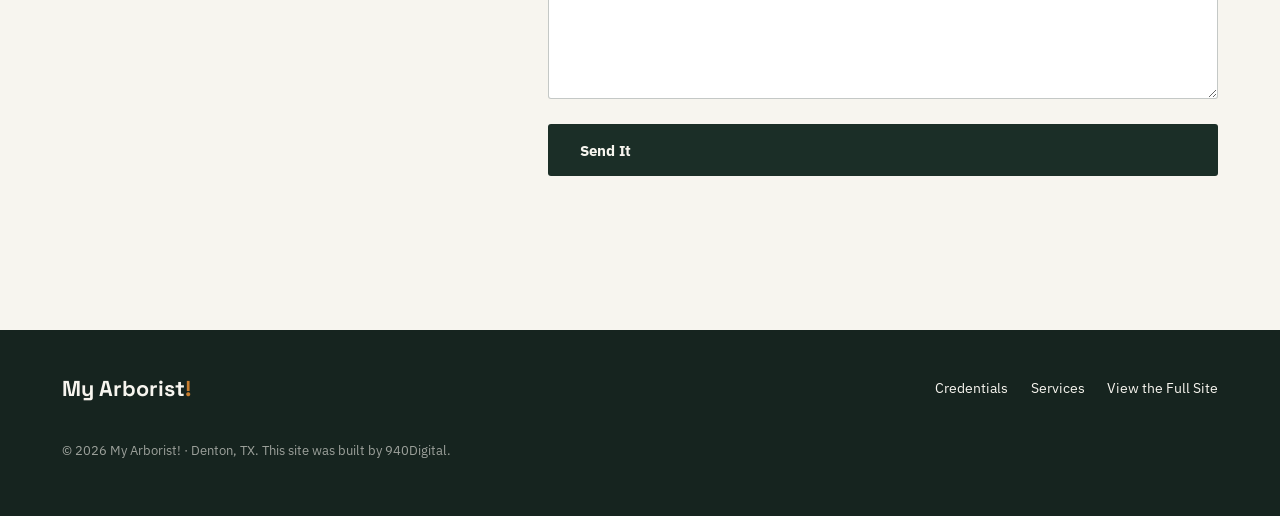
==== commit 79b7907a: "Restructure nav CTAs, center 940Digital heading, add real menu to buy.html Header: contact CTA is no" ====
--- a/index.html
+++ b/index.html
@@ -26,10 +26,10 @@
       <a href="#services">Services</a>
       <a href="#reviews">Reviews</a>
       <a href="#about">About</a>
+      <a href="#contact">Request a Consultation</a>
     </nav>
     <div class="nav-cta">
-      <a href="buy.html" class="btn btn--ghost nav-full-site">View the Full Site →</a>
-      <a href="#contact" class="btn btn--primary">Request a Consultation</a>
+      <a href="buy.html" class="btn btn--primary nav-full-site">View the Full Site →</a>
       <button class="nav-toggle" id="navToggle" aria-expanded="false" aria-controls="mobileNav">Menu</button>
     </div>
   </div>
@@ -41,6 +41,7 @@
   <a href="#services">Services</a>
   <a href="#reviews">Reviews</a>
   <a href="#about">About</a>
+  <a href="#contact">Request a Consultation</a>
   <a href="buy.html">View the Full Site</a>
 </div>
 
--- a/styles.css
+++ b/styles.css
@@ -146,7 +146,7 @@
 .form-row { display: grid; gap: 1.1rem; grid-template-columns: 1fr; }
 @media (min-width: 560px) { .form-row { grid-template-columns: 1fr 1fr; } }
 .field label { display: block; font-size: 0.85rem; font-weight: 700; margin-bottom: 0.4rem; }
-.field input, .field select, .field textarea { width: 100%; padding: 0.8rem 1rem; border-radius: var(--radius); border: 1.5px solid rgba(247,245,239,0.25); background: rgba(247,245,239,0.06); color: var(--paper); font-family: var(--font-body); font-size: 0.95rem; }
+.field input, .field select, .field textarea { width: 100%; padding: 0.8rem 1rem; border-radius: var(--radius); border: 1.5px solid rgba(22,36,31,0.25); background: #fff; color: var(--ink); font-family: var(--font-body); font-size: 0.95rem; }
 .field input:focus, .field select:focus, .field textarea:focus { outline: 2px solid var(--amber); }
 .form-status { min-height: 1.2rem; font-size: 0.9rem; color: var(--amber); }
 
@@ -155,6 +155,11 @@
 .site-footer .wrap { display: flex; flex-wrap: wrap; justify-content: space-between; align-items: center; gap: 1.2rem; }
 .footer-fine { width: 100%; font-size: 0.8rem; opacity: 0.6; margin-top: 1rem; }
 .footer-links { display: flex; gap: 1.4rem; font-size: 0.85rem; }
+
+/* ---------- 940Digital brand banner (buy.html only) ---------- */
+.brand-mark-banner { background: #14171A; padding: 2.8rem 0; text-align: center; }
+.brand-mark { display: inline-block; max-width: 100%; font-family: var(--font-display); font-weight: 700; font-size: clamp(2.2rem, 9vw, 4.4rem); letter-spacing: -0.01em; color: #fff; }
+.brand-mark span { color: #3194E0; }
 
 /* ---------- Buy-this-site page ---------- */
 .pitch-hero { padding: 9.5rem 0 4rem; text-align: center; }
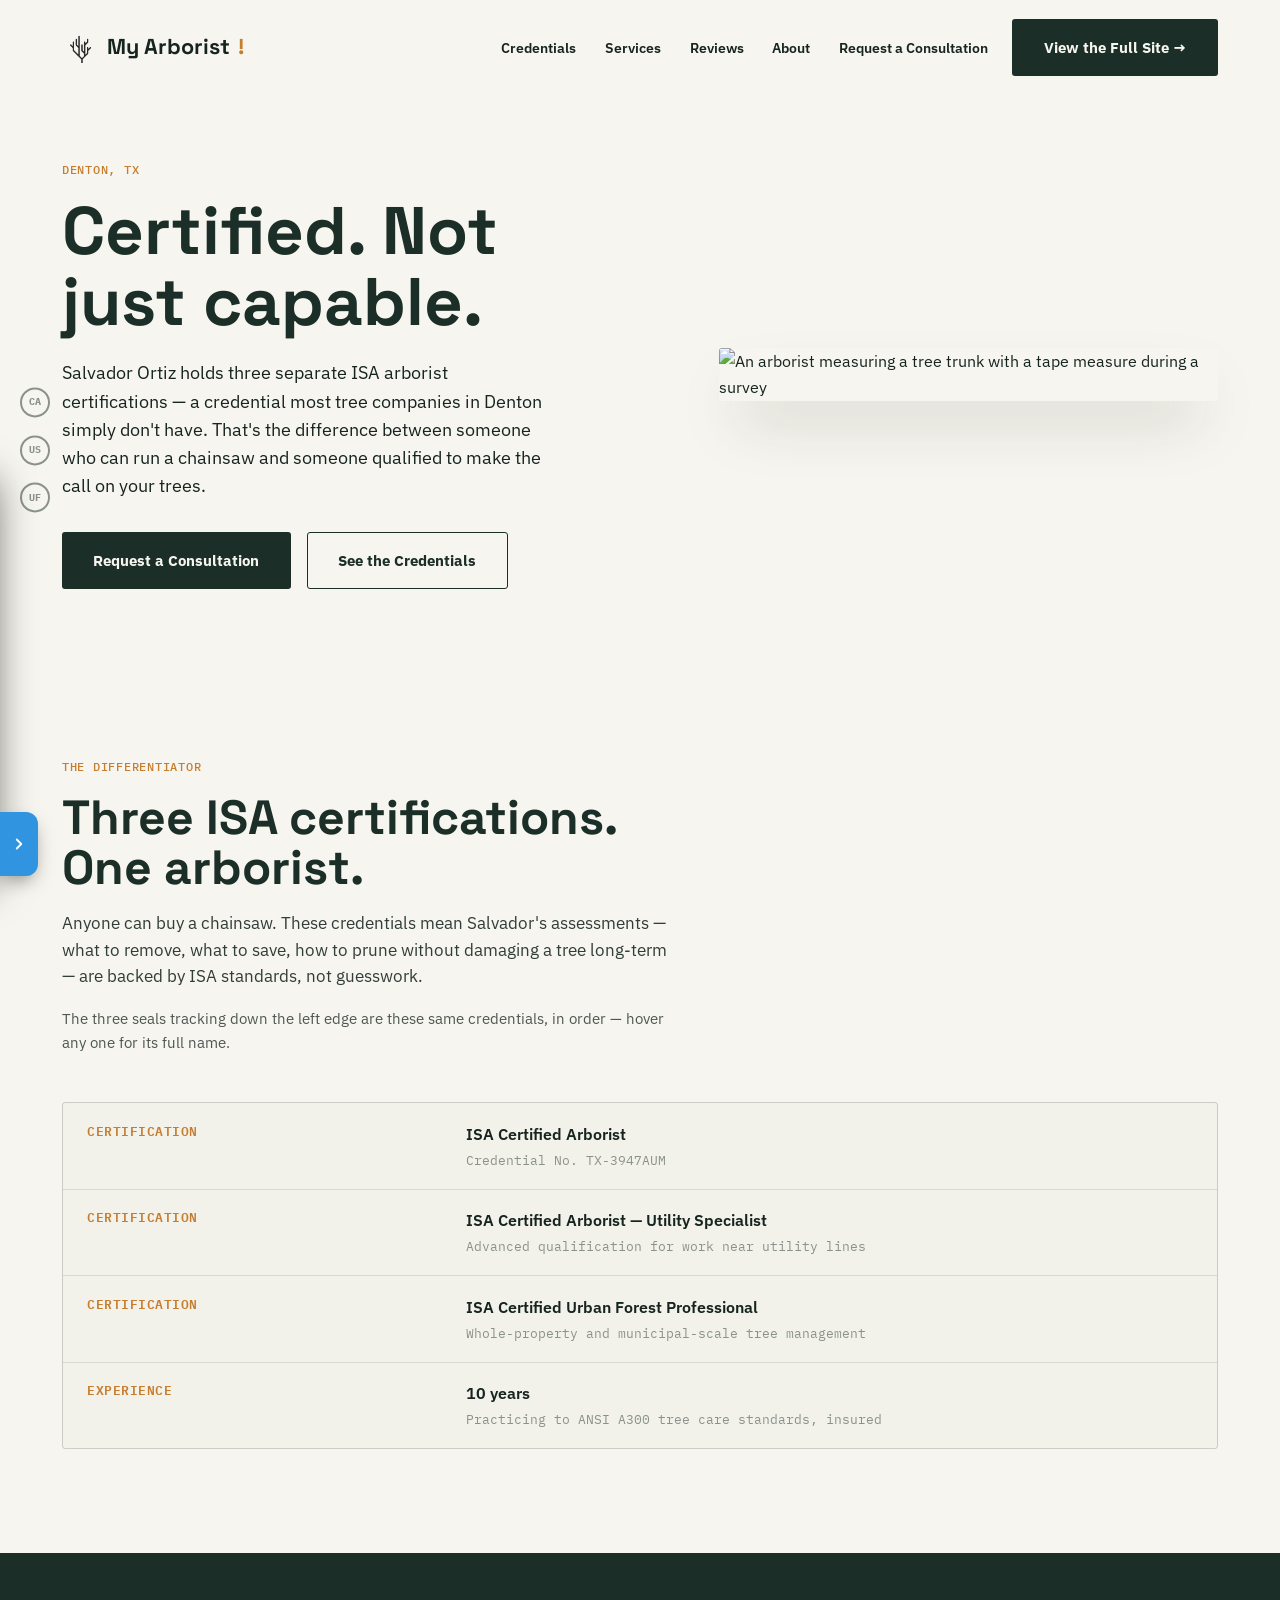
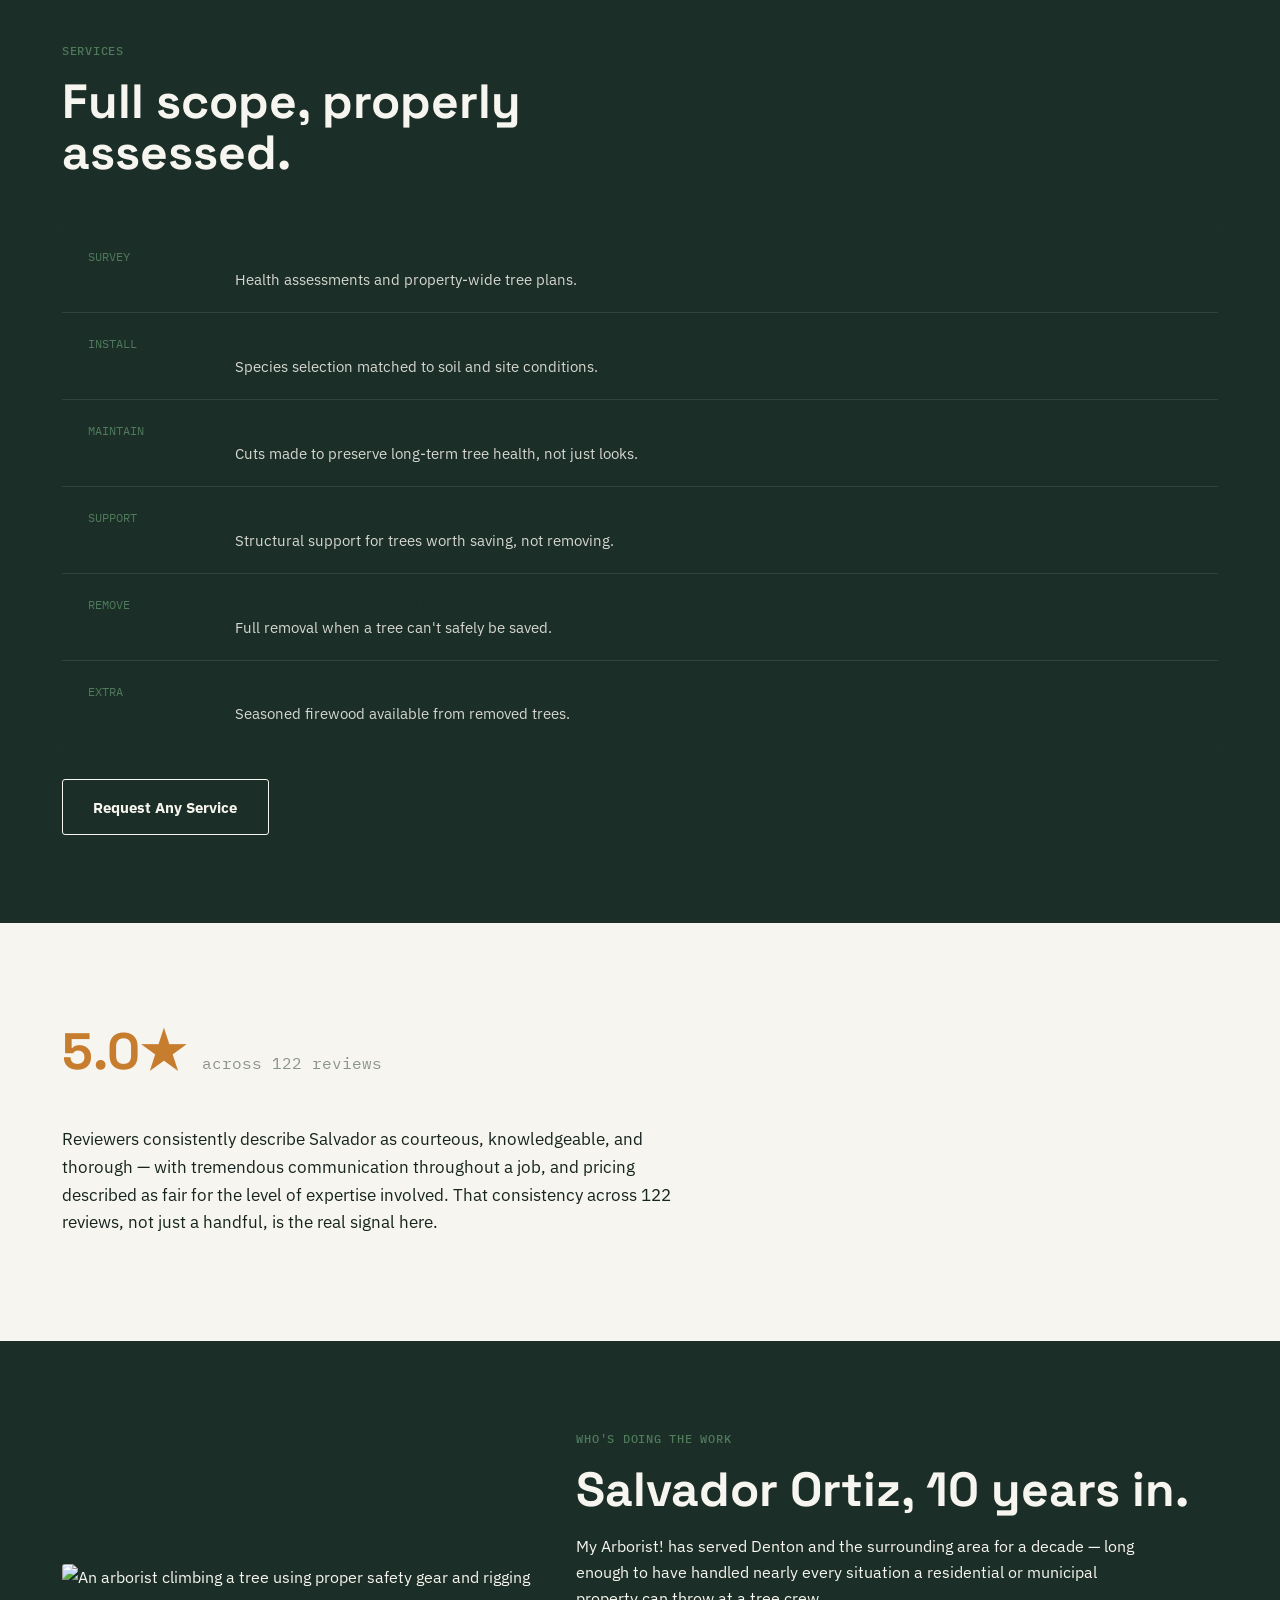
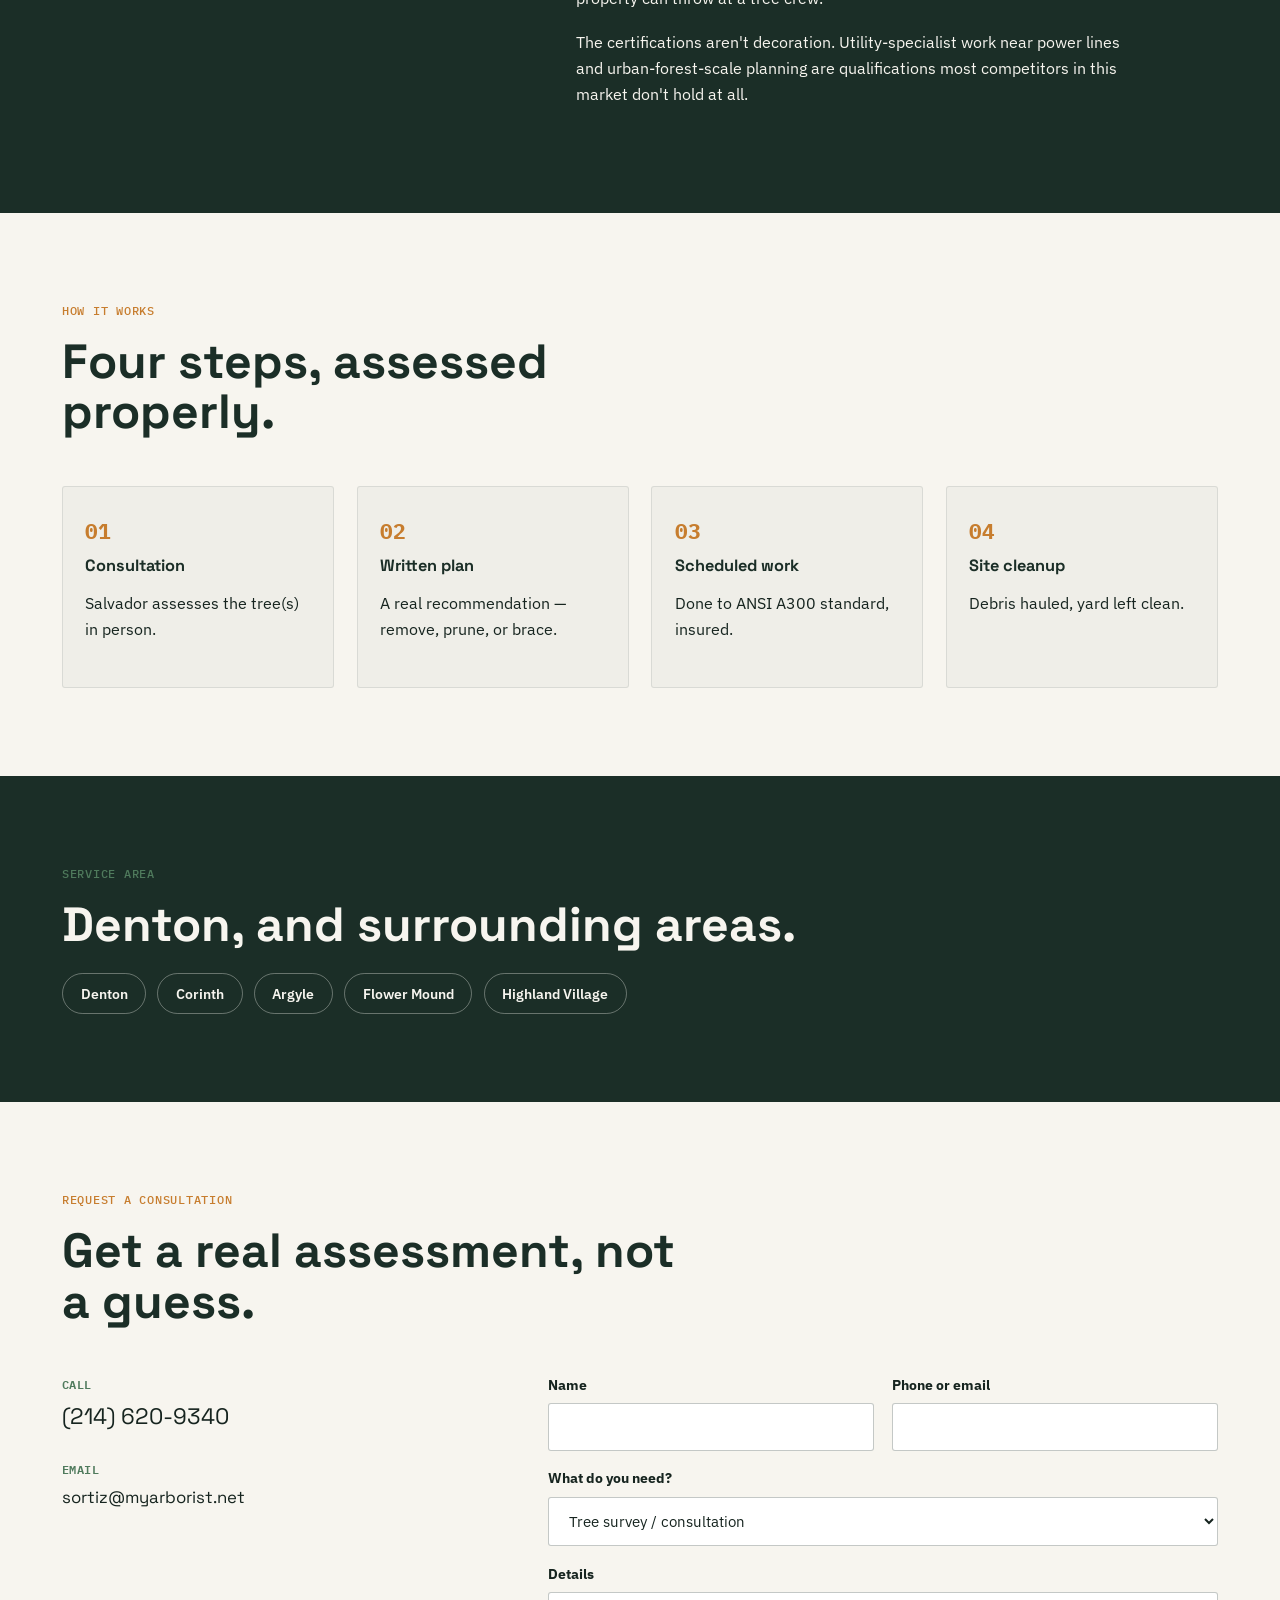
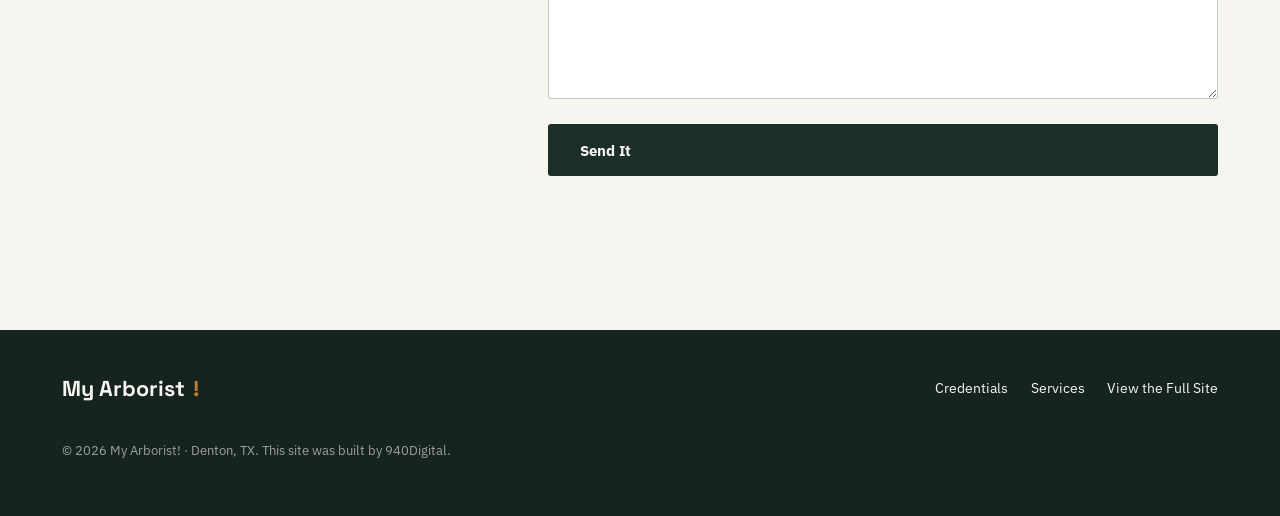
==== commit 36492dd1: "Add favicon and real business logo where available" ====
--- a/index.html
+++ b/index.html
@@ -8,6 +8,10 @@
 <link rel="preconnect" href="https://fonts.googleapis.com">
 <link rel="preconnect" href="https://fonts.gstatic.com" crossorigin>
 <link href="https://fonts.googleapis.com/css2?family=Space+Grotesk:wght@500;600;700&family=IBM+Plex+Sans:wght@400;500;600;700&family=IBM+Plex+Mono:wght@400;500;600&display=swap" rel="stylesheet">
+<link rel="icon" type="image/x-icon" href="favicon.ico">
+<link rel="icon" type="image/png" sizes="32x32" href="favicon-32x32.png">
+<link rel="icon" type="image/png" sizes="16x16" href="favicon-16x16.png">
+<link rel="apple-touch-icon" sizes="180x180" href="apple-touch-icon.png">
 <link rel="stylesheet" href="styles.css">
 </head>
 <body>
@@ -20,7 +24,7 @@
 
 <header class="site-header" id="siteHeader">
   <div class="wrap">
-    <a href="#top" class="logo">My Arborist<span>!</span></a>
+    <a href="index.html" class="logo"><img src="logo-mark.png" alt="" class="logo-mark">My Arborist<span>!</span></a>
     <nav class="main-nav" aria-label="Primary">
       <a href="#credentials">Credentials</a>
       <a href="#services">Services</a>
@@ -228,7 +232,7 @@
 
 <footer class="site-footer">
   <div class="wrap">
-    <a href="#top" class="logo">My Arborist<span>!</span></a>
+    <a href="index.html" class="logo">My Arborist<span>!</span></a>
     <ul class="footer-links">
       <li><a href="#credentials">Credentials</a></li>
       <li><a href="#services">Services</a></li>
--- a/styles.css
+++ b/styles.css
@@ -66,7 +66,8 @@
 .site-header { position: fixed; top: 0; left: 0; right: 0; z-index: 50; padding: 1.2rem 0; transition: background .2s ease, padding .2s ease, box-shadow .2s ease; }
 .site-header .wrap { display: flex; align-items: center; gap: 1.5rem; }
 .site-header.solid { background: var(--paper); padding: 0.75rem 0; box-shadow: 0 2px 18px rgba(22,36,31,0.1); }
-.logo { font-family: var(--font-display); font-weight: 700; font-size: 1.35rem; margin-right: auto; }
+.logo { font-family: var(--font-display); font-weight: 700; font-size: 1.35rem; margin-right: auto; display: inline-flex; align-items: center; gap: 0.5rem; }
+.logo-mark { height: 30px; width: auto; }
 .logo span { color: var(--amber); }
 .preview-flag { font-size: 0.78rem; font-weight: 700; padding: 0.4rem 0.9rem; border-radius: 999px; border: 1px solid var(--slate); color: var(--slate); white-space: nowrap; }
 .preview-flag:hover { border-color: var(--amber); color: var(--amber); }
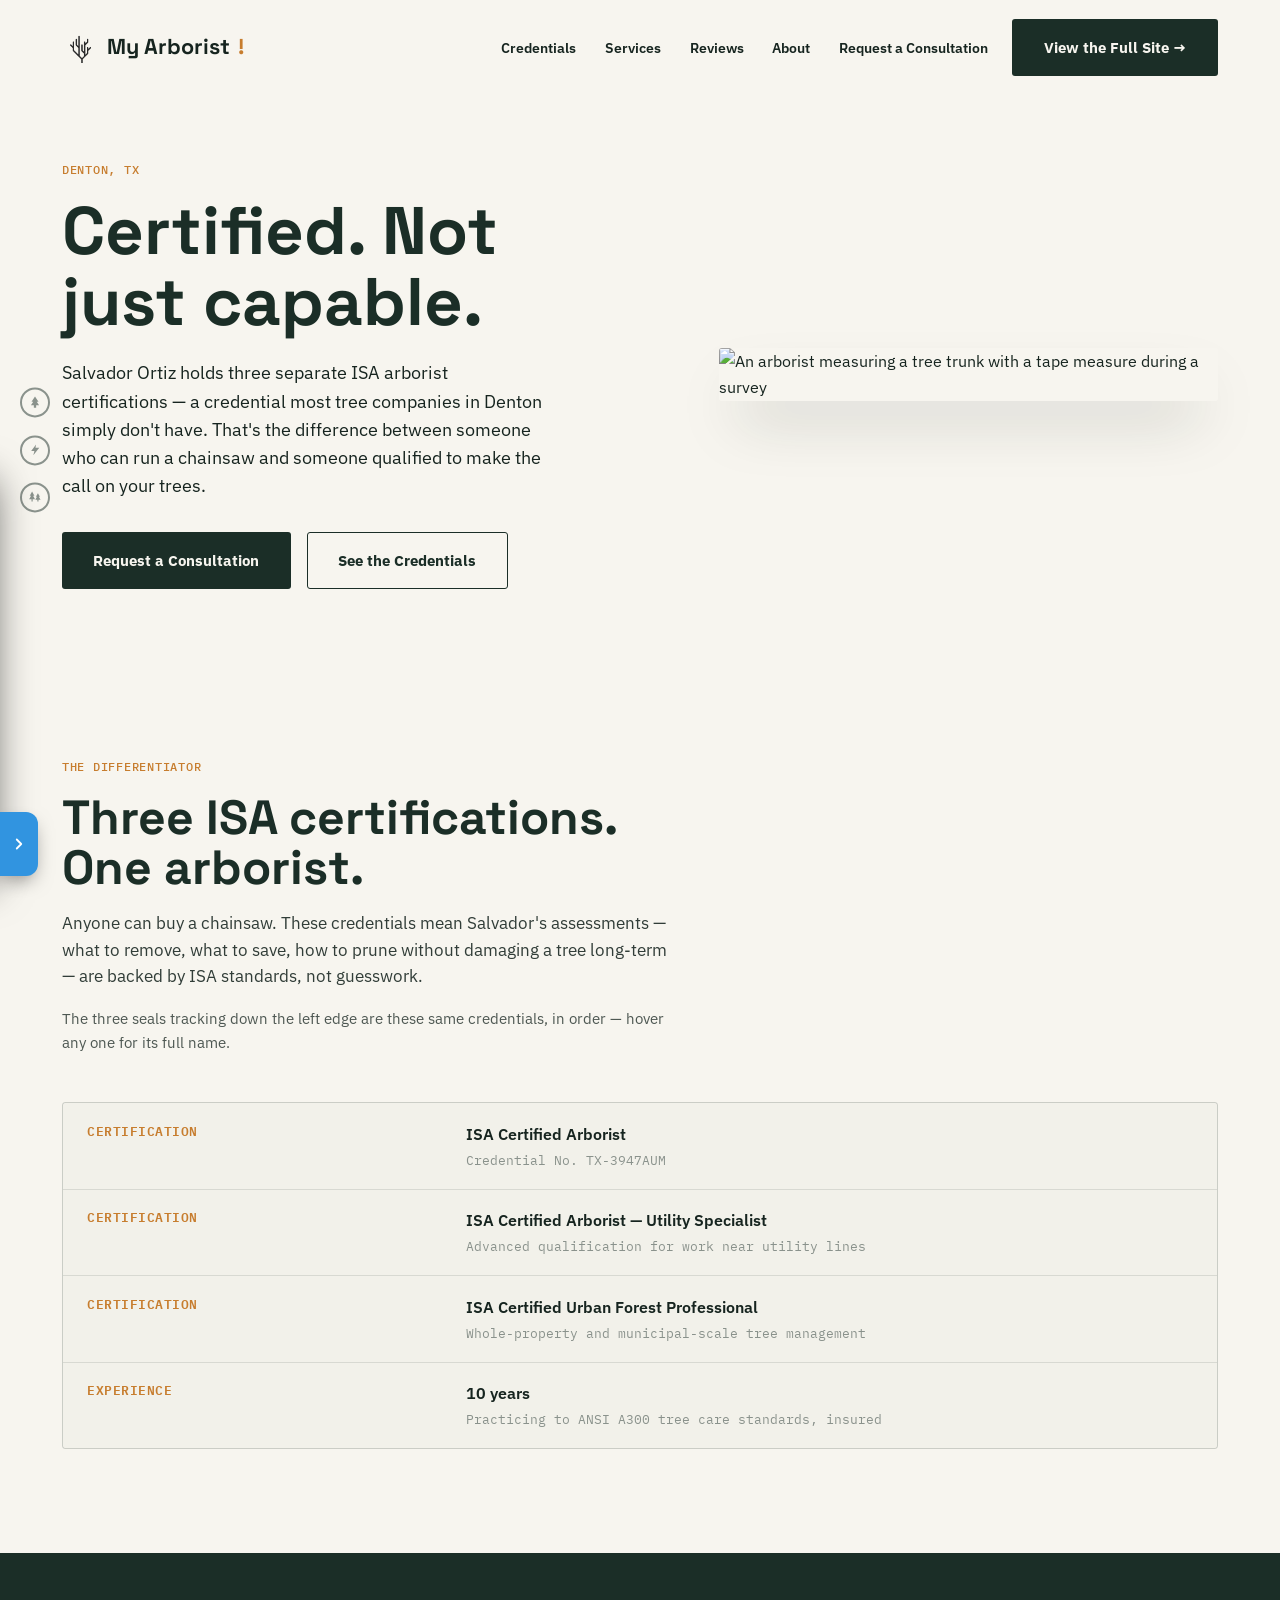
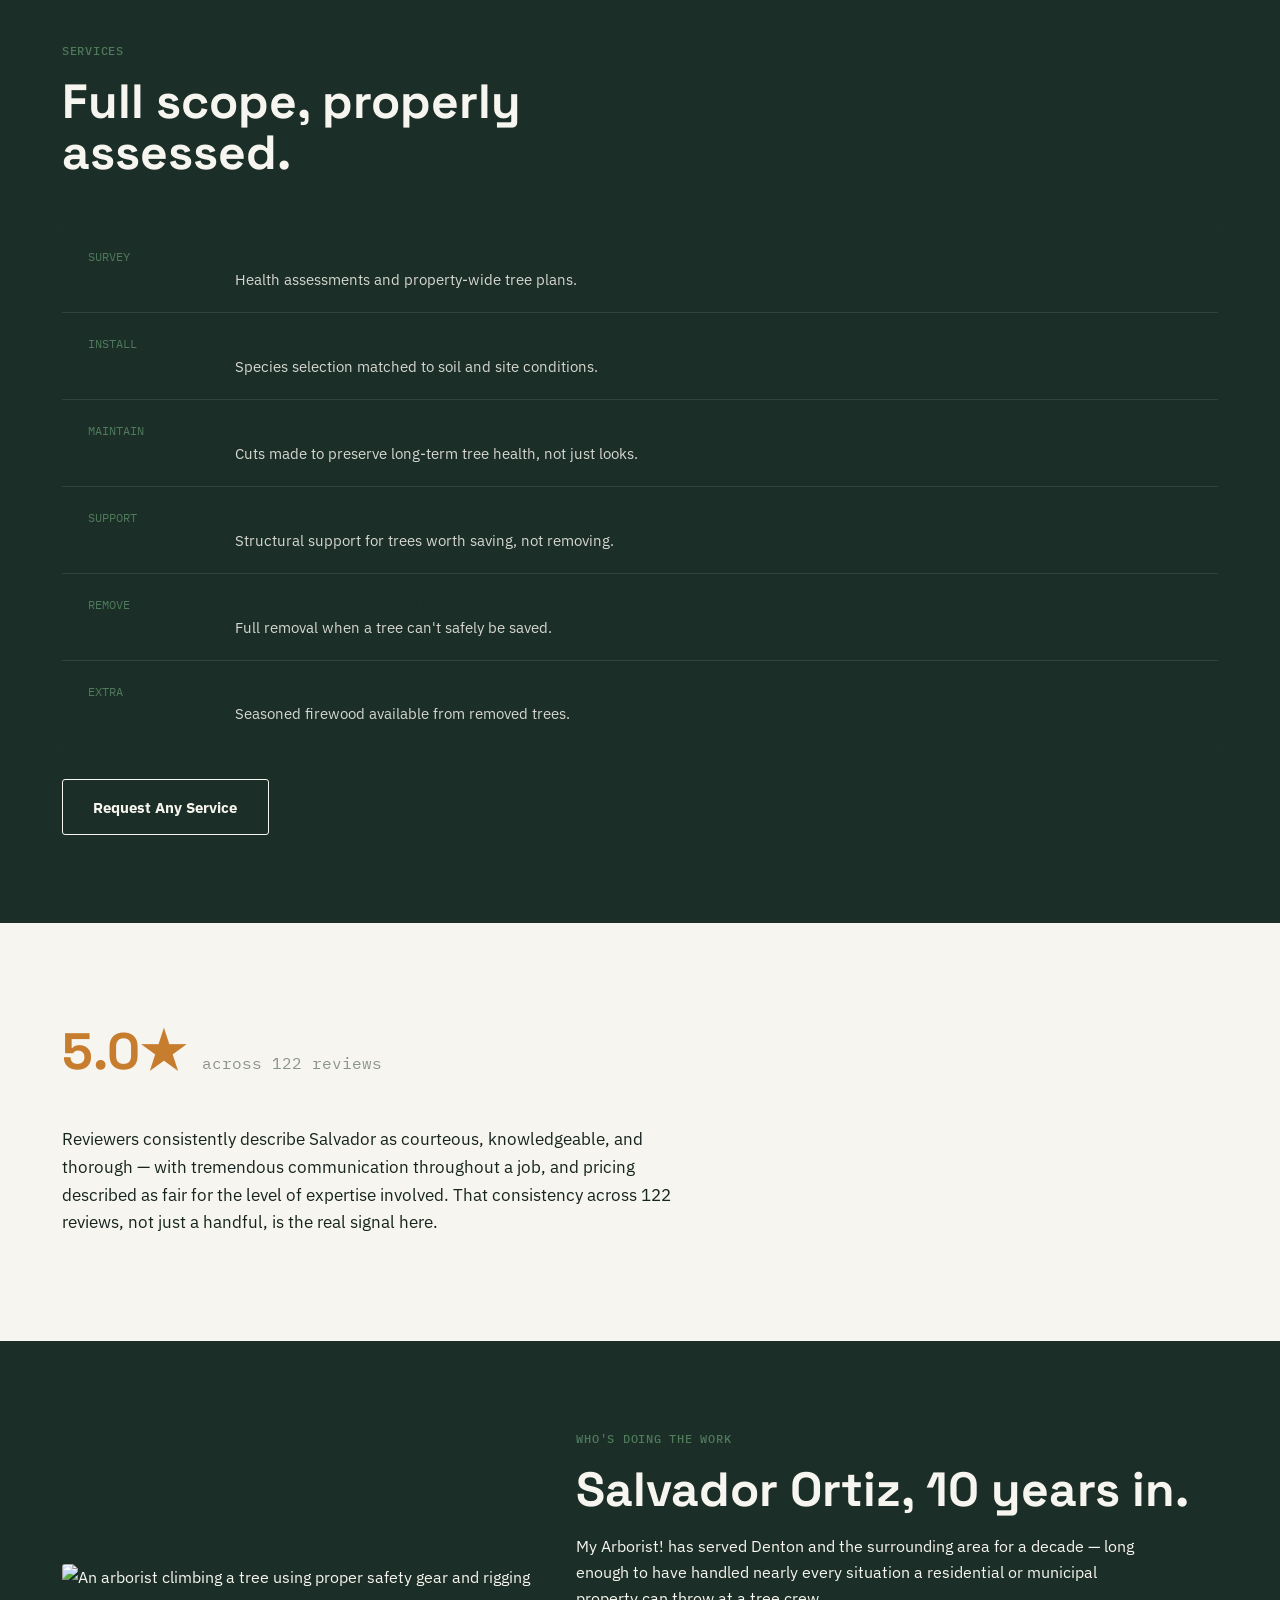
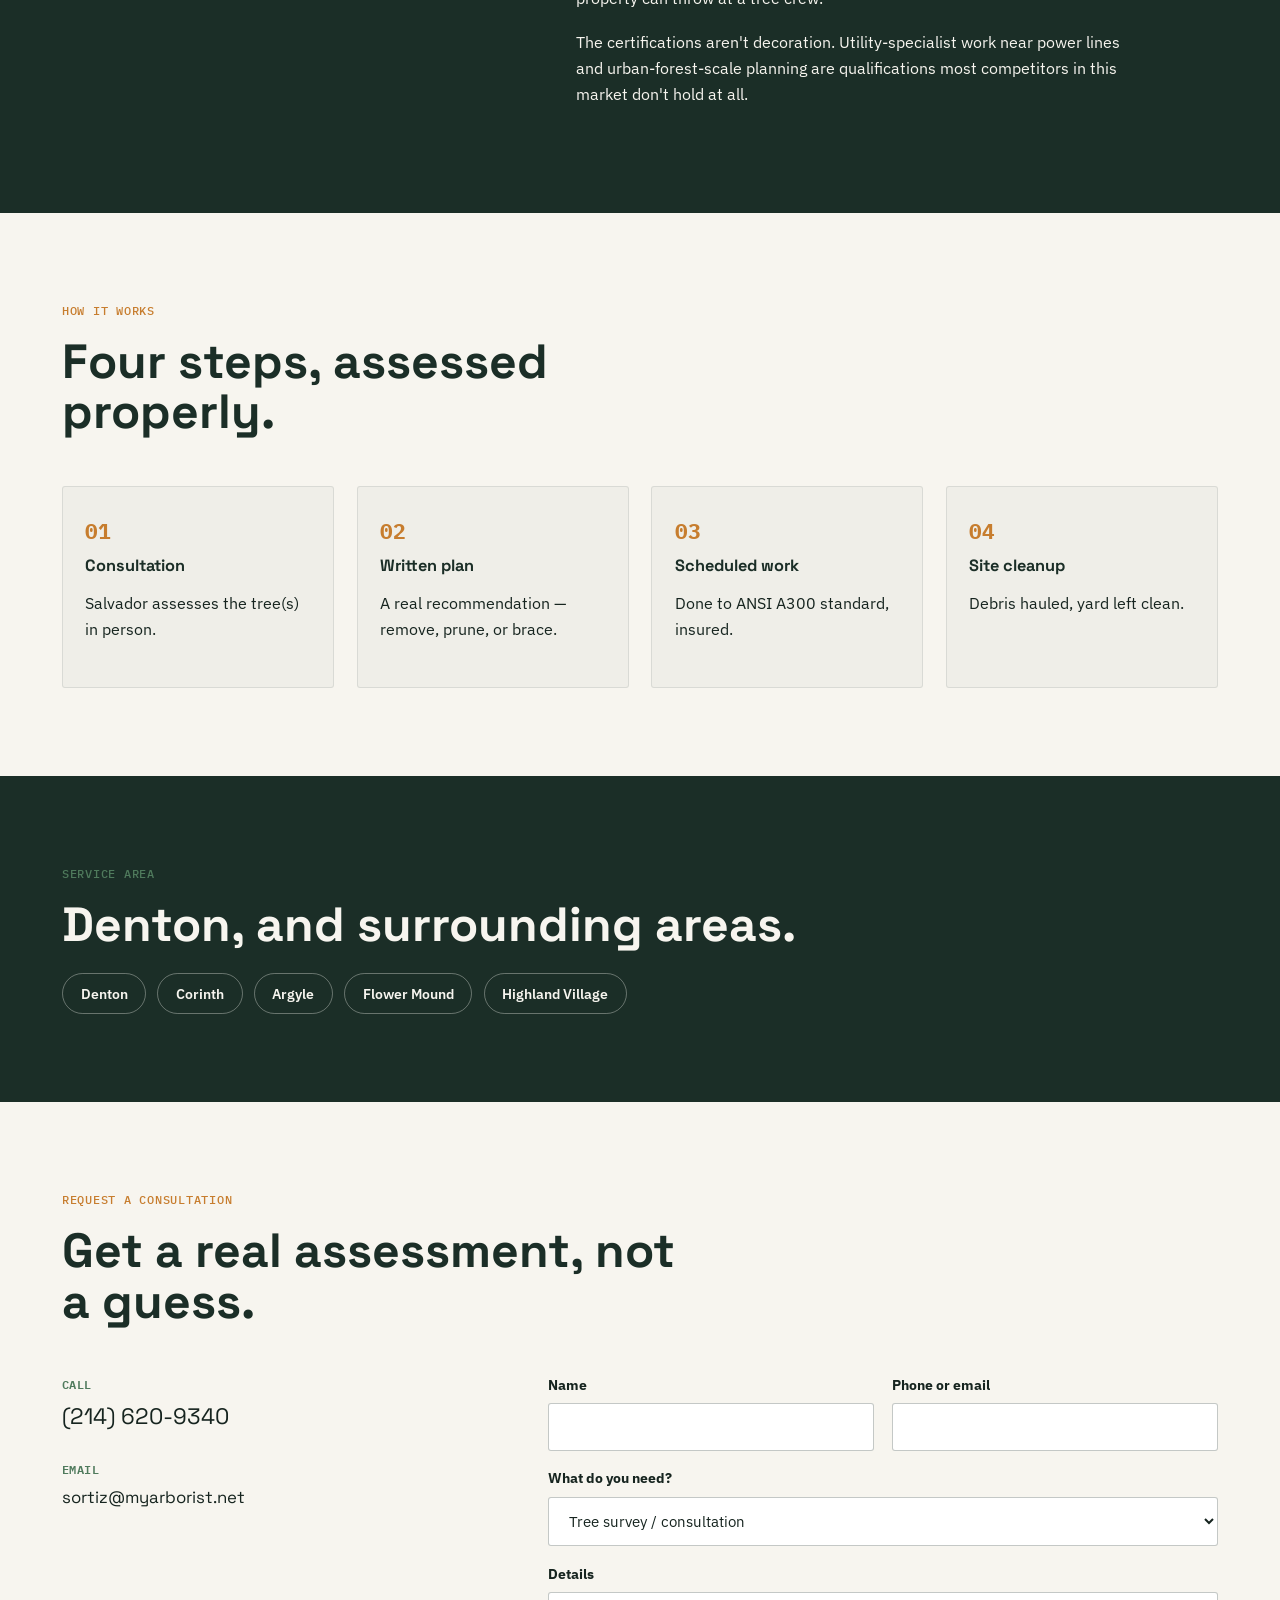
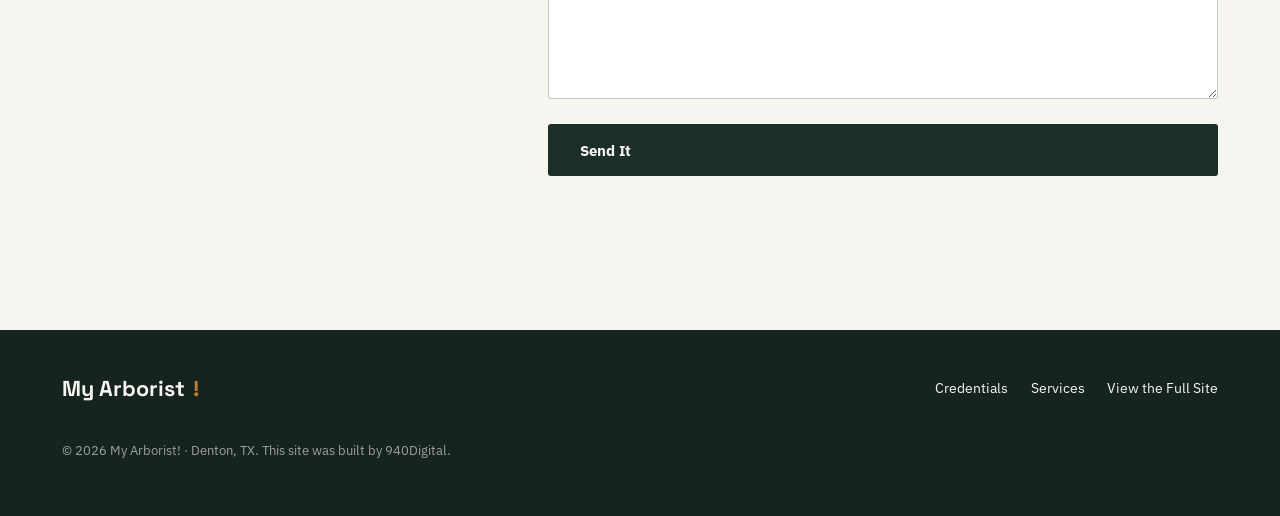
==== commit 88ff69a7: "Replace CA/US/UF seal initials with tree-themed icons revealed on stamp; fix buy.html hero padding" ====
--- a/index.html
+++ b/index.html
@@ -17,9 +17,15 @@
 <body>
 
 <nav class="cred-stack" id="credStack">
-  <div class="cred-stack__seal" data-seal="1" title="ISA Certified Arborist">CA</div>
-  <div class="cred-stack__seal" data-seal="2" title="ISA Certified Arborist — Utility Specialist">US</div>
-  <div class="cred-stack__seal" data-seal="3" title="ISA Certified Urban Forest Professional">UF</div>
+  <div class="cred-stack__seal" data-seal="1" title="ISA Certified Arborist">
+    <svg viewBox="0 0 24 24" width="14" height="14"><path fill="currentColor" d="M12 2L6 11h3l-4 6h5v4h4v-4h5l-4-6h3z"/></svg>
+  </div>
+  <div class="cred-stack__seal" data-seal="2" title="ISA Certified Arborist — Utility Specialist">
+    <svg viewBox="0 0 24 24" width="13" height="13"><path fill="currentColor" d="M13 2L4 14h6l-2 8 11-14h-7z"/></svg>
+  </div>
+  <div class="cred-stack__seal" data-seal="3" title="ISA Certified Urban Forest Professional">
+    <svg viewBox="0 0 24 24" width="16" height="14"><path fill="currentColor" d="M7 2L3 9h2.2L2 15h4v4h2v-4h4l-3.2-6H11z"/><path fill="currentColor" d="M17 5L13.5 11h1.8L12.5 16H16v3h2v-3h3.5l-2.8-5h1.8z"/></svg>
+  </div>
 </nav>
 
 <header class="site-header" id="siteHeader">
--- a/styles.css
+++ b/styles.css
@@ -57,10 +57,12 @@
 .cred-stack__seal {
   width: 30px; height: 30px; border-radius: 50%;
   border: 2px solid var(--slate); display: flex; align-items: center; justify-content: center;
-  font-family: var(--font-mono); font-size: 0.6rem; font-weight: 700; color: var(--slate);
+  color: var(--slate);
   transition: border-color .3s ease, color .3s ease, background .3s ease;
 }
+.cred-stack__seal svg { opacity: 0; transition: opacity .3s ease; }
 .cred-stack__seal.stamped { border-color: var(--amber); background: var(--amber); color: #fff; }
+.cred-stack__seal.stamped svg { opacity: 1; }
 
 /* ---------- Header ---------- */
 .site-header { position: fixed; top: 0; left: 0; right: 0; z-index: 50; padding: 1.2rem 0; transition: background .2s ease, padding .2s ease, box-shadow .2s ease; }
@@ -163,7 +165,7 @@
 .brand-mark span { color: #3194E0; }
 
 /* ---------- Buy-this-site page ---------- */
-.pitch-hero { padding: 9.5rem 0 4rem; text-align: center; }
+.pitch-hero { padding-top: 9.5rem; padding-bottom: 4rem; text-align: center; }
 .pitch-hero p { max-width: 56ch; margin: 1.3rem auto 0; font-size: 1.1rem; }
 .pitch-grid { display: grid; gap: 1.4rem; grid-template-columns: 1fr; margin-top: 1rem; }
 @media (min-width: 780px) { .pitch-grid { grid-template-columns: repeat(3, 1fr); } }
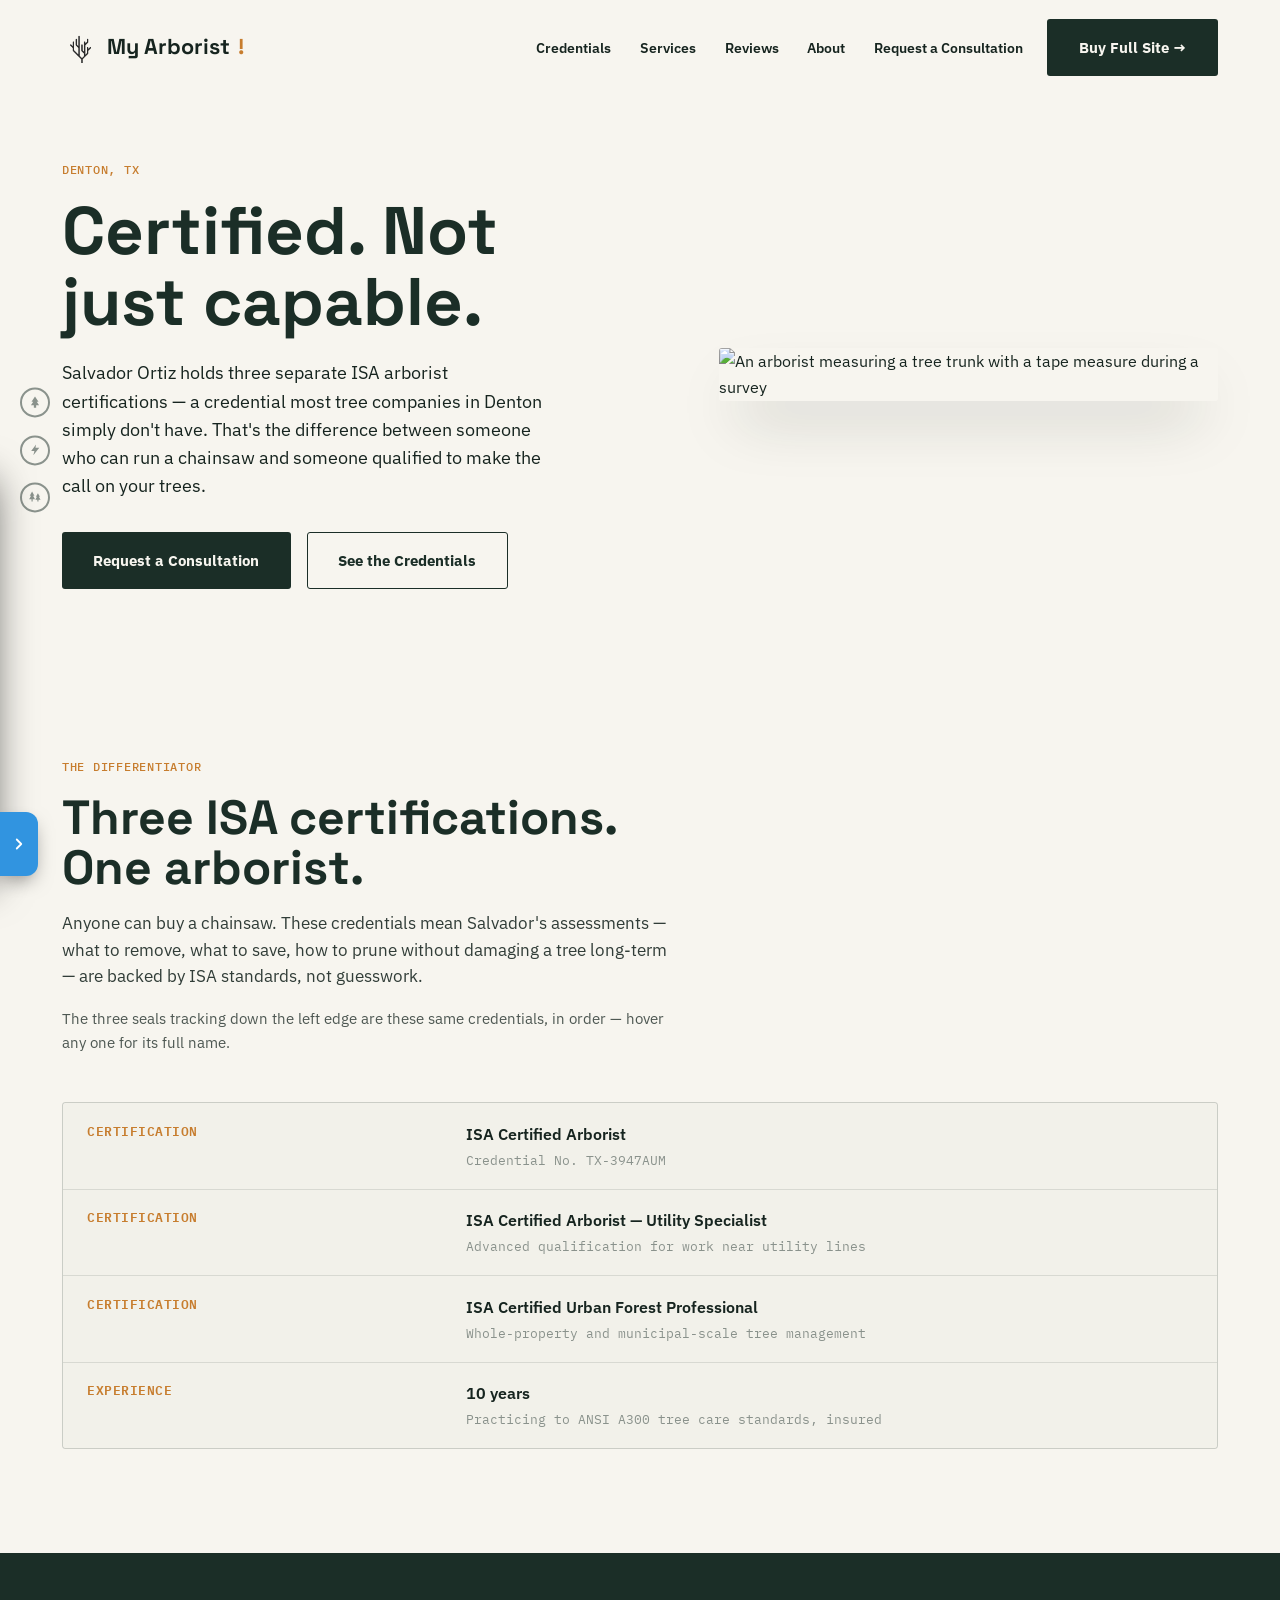
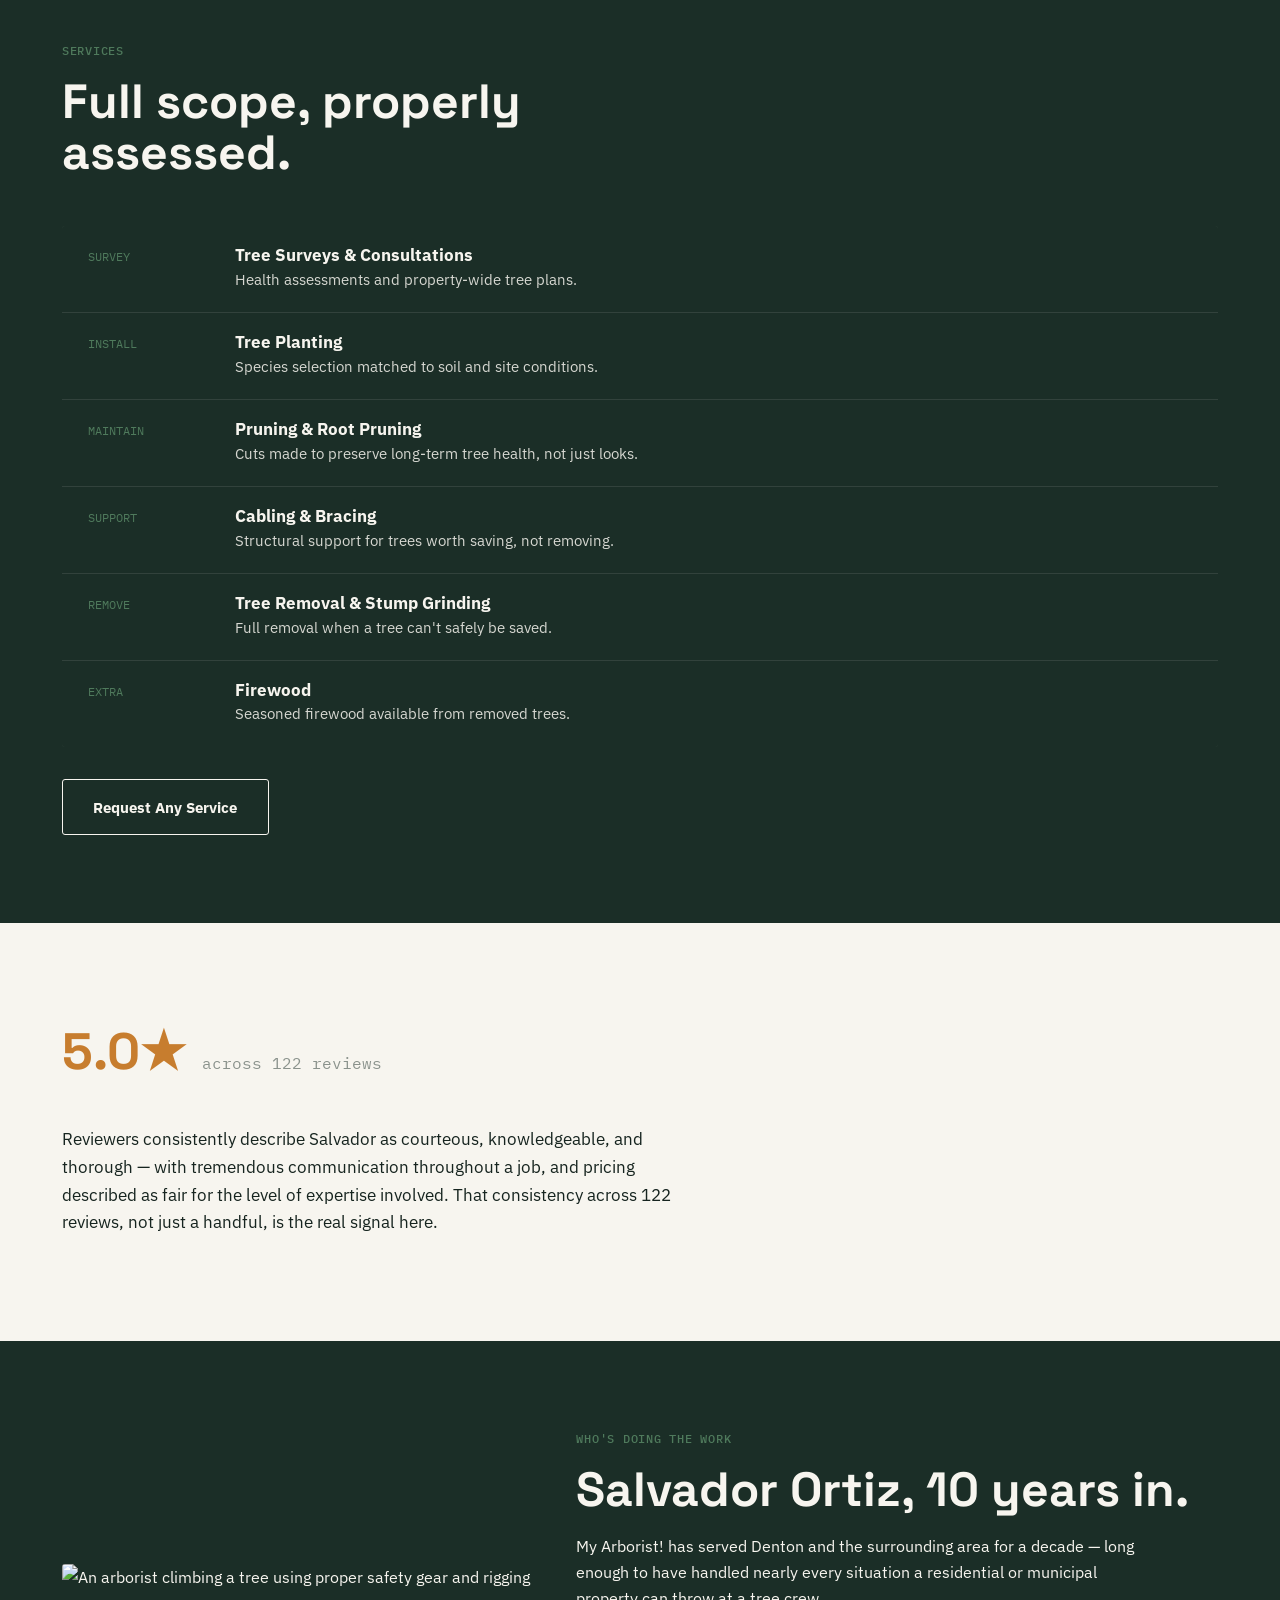
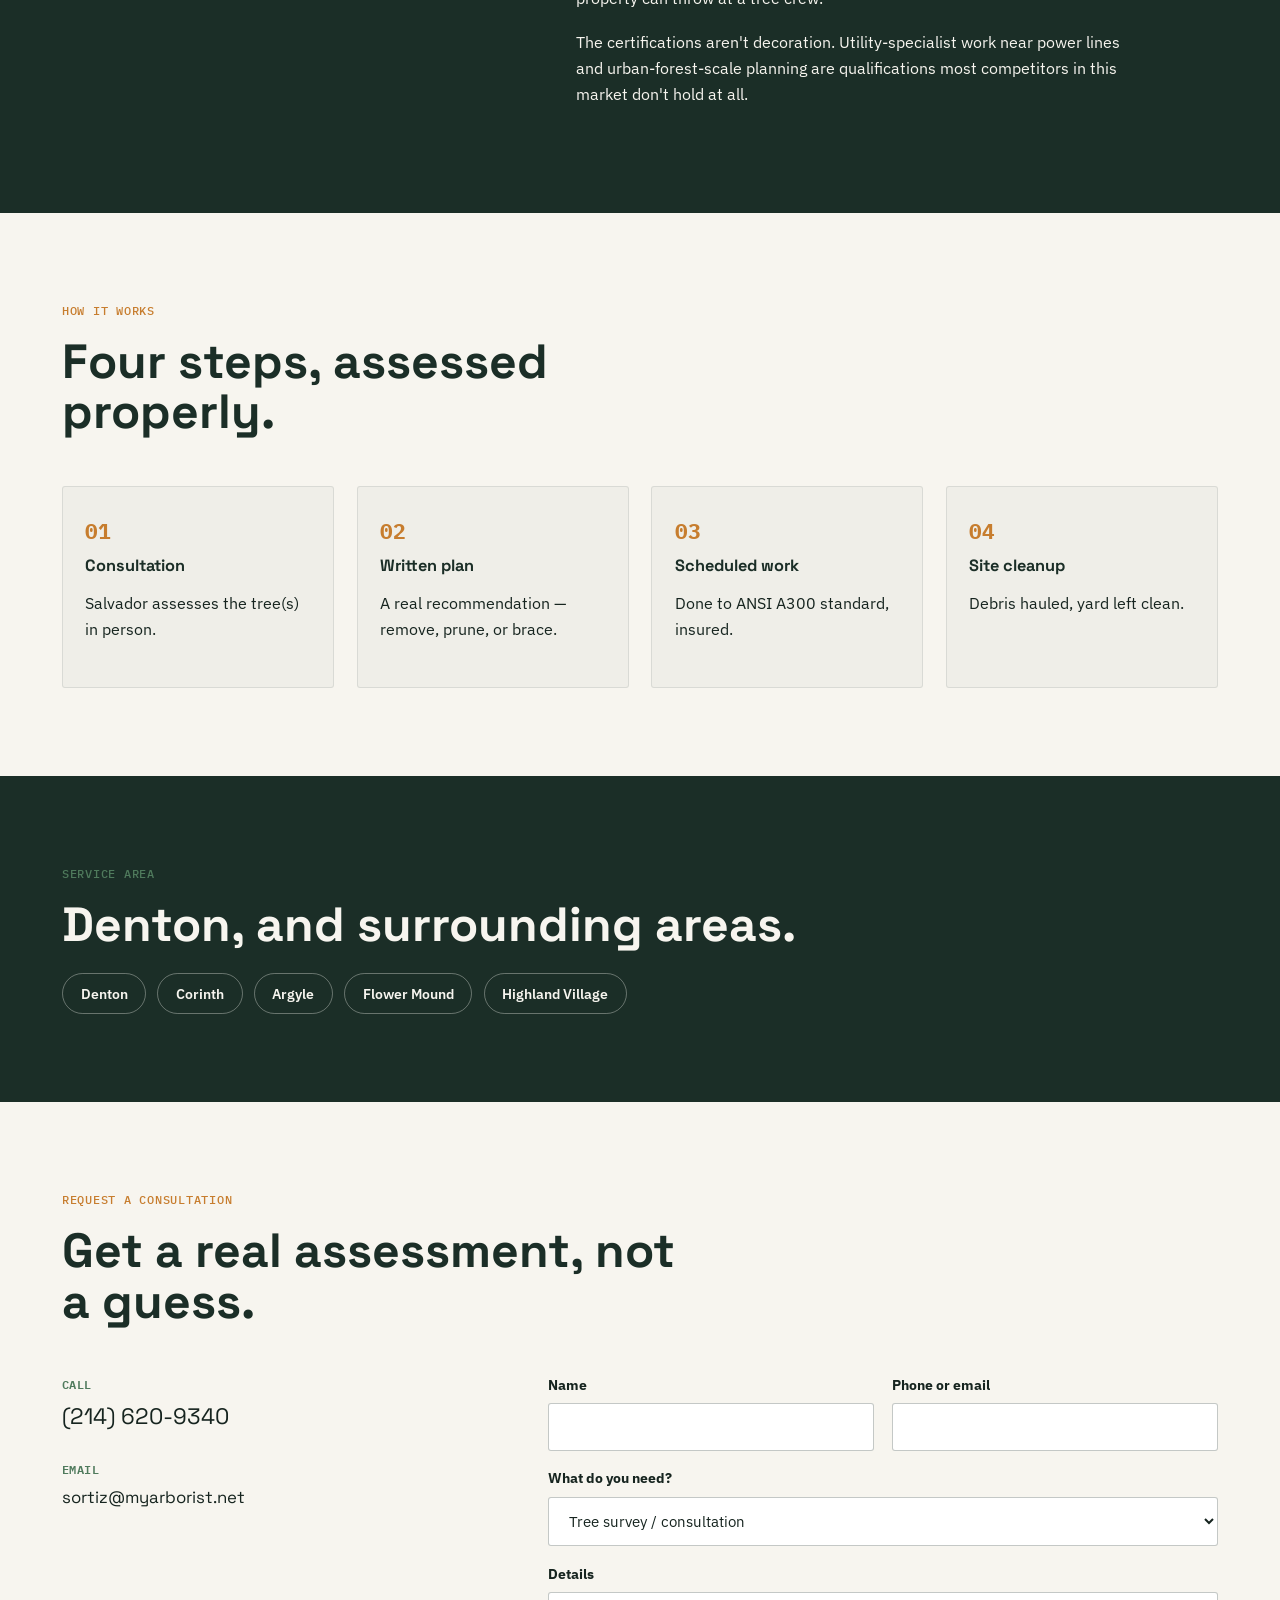
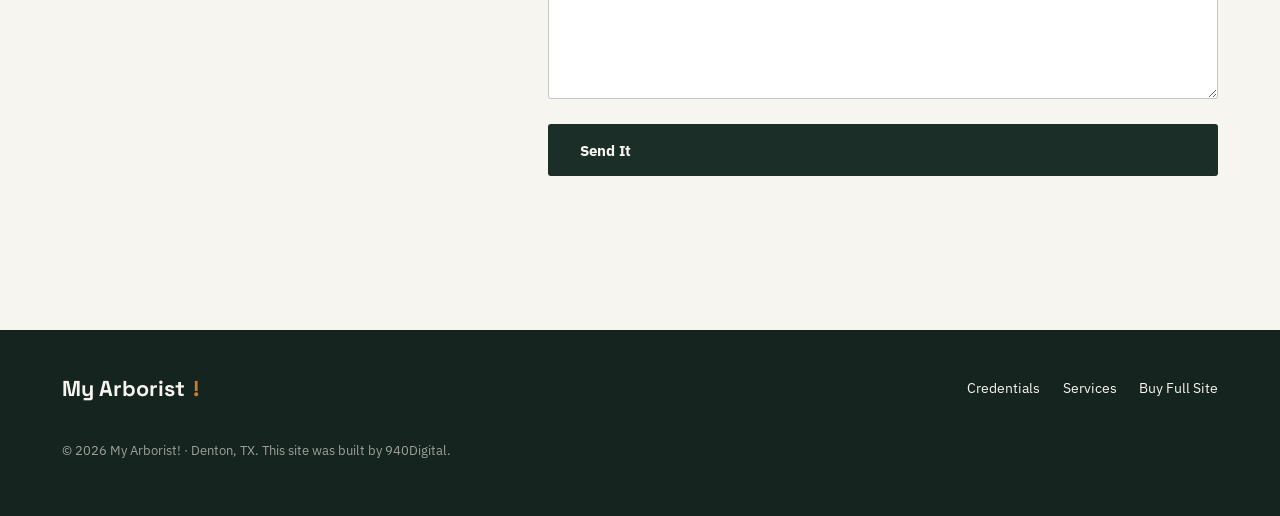
==== commit b6902e71: "Rename full-site CTA from 'View the Full Site' to 'Buy Full Site' (header, mobile nav, footer)" ====
--- a/index.html
+++ b/index.html
@@ -39,7 +39,7 @@
       <a href="#contact">Request a Consultation</a>
     </nav>
     <div class="nav-cta">
-      <a href="buy.html" class="btn btn--primary nav-full-site">View the Full Site →</a>
+      <a href="buy.html" class="btn btn--primary nav-full-site">Buy Full Site →</a>
       <button class="nav-toggle" id="navToggle" aria-expanded="false" aria-controls="mobileNav">Menu</button>
     </div>
   </div>
@@ -52,7 +52,7 @@
   <a href="#reviews">Reviews</a>
   <a href="#about">About</a>
   <a href="#contact">Request a Consultation</a>
-  <a href="buy.html">View the Full Site</a>
+  <a href="buy.html">Buy Full Site</a>
 </div>
 
 <main id="top">
@@ -242,7 +242,7 @@
     <ul class="footer-links">
       <li><a href="#credentials">Credentials</a></li>
       <li><a href="#services">Services</a></li>
-      <li><a href="buy.html">View the Full Site</a></li>
+      <li><a href="buy.html">Buy Full Site</a></li>
     </ul>
     <p class="footer-fine">&copy; 2026 My Arborist! · Denton, TX. This site was built by 940Digital.</p>
   </div>
--- a/styles.css
+++ b/styles.css
@@ -33,7 +33,7 @@
 
 h1, h2, h3 { font-family: var(--font-display); font-weight: 700; line-height: 1.05; margin: 0; color: var(--pine); }
 h2.section-title { font-size: var(--fs-h2); }
-.section--dark h1, .section--dark h2 { color: var(--paper); }
+.section--dark h1, .section--dark h2, .section--dark h3 { color: var(--paper); }
 
 .eyebrow { display: block; font-family: var(--font-mono); font-weight: 500; font-size: 0.78rem; letter-spacing: 0.06em; text-transform: uppercase; color: var(--amber); margin-bottom: 1rem; }
 
@@ -75,13 +75,24 @@
 .preview-flag:hover { border-color: var(--amber); color: var(--amber); }
 .main-nav { display: none; gap: 1.8rem; font-weight: 600; font-size: 0.9rem; }
 .main-nav a:hover { color: var(--amber); }
-.nav-full-site { display: none; }
+.nav-full-site { display: inline-flex; }
 @media (min-width: 900px) {
   .main-nav { display: flex; }
   .nav-full-site { display: inline-flex; }
 }
 .nav-toggle { background: none; border: 1.5px solid var(--pine); border-radius: var(--radius); padding: 0.5rem 0.9rem; font-weight: 700; font-size: 0.85rem; cursor: pointer; }
 @media (min-width: 900px) { .nav-toggle { display: none; } }
+/* On mobile, the full-site CTA replaces the hamburger entirely (only
+   on pages that have one — buy.html has no nav-full-site sibling, so
+   its own Menu button is untouched). */
+.nav-cta:has(.nav-full-site) .nav-toggle { display: none; }
+/* At very narrow widths the full-site button and a wrapped logo can
+   collide in one row — drop the button to its own row instead. */
+@media (max-width: 480px) {
+  .site-header .wrap:has(.nav-full-site) { flex-wrap: wrap; row-gap: 0.6rem; }
+  .nav-cta:has(.nav-full-site) { width: 100%; }
+  .nav-full-site { width: 100%; justify-content: center; }
+}
 .mobile-nav { position: fixed; inset: 0; z-index: 70; background: var(--pine); color: var(--paper); display: flex; flex-direction: column; align-items: flex-start; justify-content: center; gap: 1.6rem; padding: 2rem 2.5rem; transform: translateX(100%); transition: transform .3s ease; }
 .mobile-nav.open { transform: translateX(0); }
 .mobile-nav a { font-family: var(--font-display); font-size: 1.9rem; }
@@ -177,3 +188,23 @@
 .price-block__list { list-style: none; margin: 1.2rem auto 0; padding: 0; display: inline-grid; gap: 0.55rem; text-align: left; }
 .price-block__list li { display: flex; gap: 0.6rem; align-items: baseline; font-weight: 600; font-size: 0.95rem; }
 .price-block__list li::before { content: '✓'; color: var(--amber); font-weight: 800; }
+
+/* ---------- Pricing grid (3 plans, buy.html) ---------- */
+.pricing-grid { display: grid; gap: 1.5rem; grid-template-columns: 1fr; margin-top: 1.6rem; }
+@media (min-width: 780px) { .pricing-grid { grid-template-columns: repeat(3, 1fr); align-items: stretch; } }
+.pricing-card { position: relative; display: flex; flex-direction: column; border: 1.5px solid var(--slate); border-radius: var(--radius); padding: 2.2rem 1.7rem; }
+.pricing-card h3 { font-family: var(--font-display); font-size: 1.3rem; margin-bottom: 0.3rem; }
+.pricing-card__price { display: flex; align-items: baseline; gap: 0.35rem; margin-top: 0.8rem; }
+.pricing-card__price b { font-family: var(--font-display); font-size: 2.1rem; }
+.pricing-card__price span { font-size: 0.9rem; opacity: 0.7; }
+.pricing-card__setup { display: block; margin-top: 0.3rem; font-size: 0.85rem; opacity: 0.65; }
+.pricing-card__list { list-style: none; margin: 1.5rem 0 2rem; padding: 0; display: grid; gap: 0.6rem; flex-grow: 1; }
+.pricing-card__list li { display: flex; gap: 0.6rem; align-items: baseline; font-size: 0.92rem; font-weight: 600; }
+.pricing-card__list li::before { content: '✓'; color: var(--amber); font-weight: 800; }
+.pricing-card .btn { justify-content: center; width: 100%; }
+.pricing-card--featured { border-color: var(--amber); }
+.pricing-card__badge { position: absolute; top: -0.85rem; left: 50%; transform: translateX(-50%); background: var(--amber); color: var(--ink); font-size: 0.7rem; font-weight: 800; letter-spacing: 0.05em; text-transform: uppercase; padding: 0.35rem 0.9rem; border-radius: 999px; white-space: nowrap; }
+/* .btn--primary's pine bg matches this section's own dark bg — recolor
+   to amber here so the featured plan's CTA doesn't disappear. */
+.pricing-card--featured .btn--primary { background: var(--amber); color: var(--paper); }
+.pricing-card--featured .btn--primary:hover { background: #a8661f; }
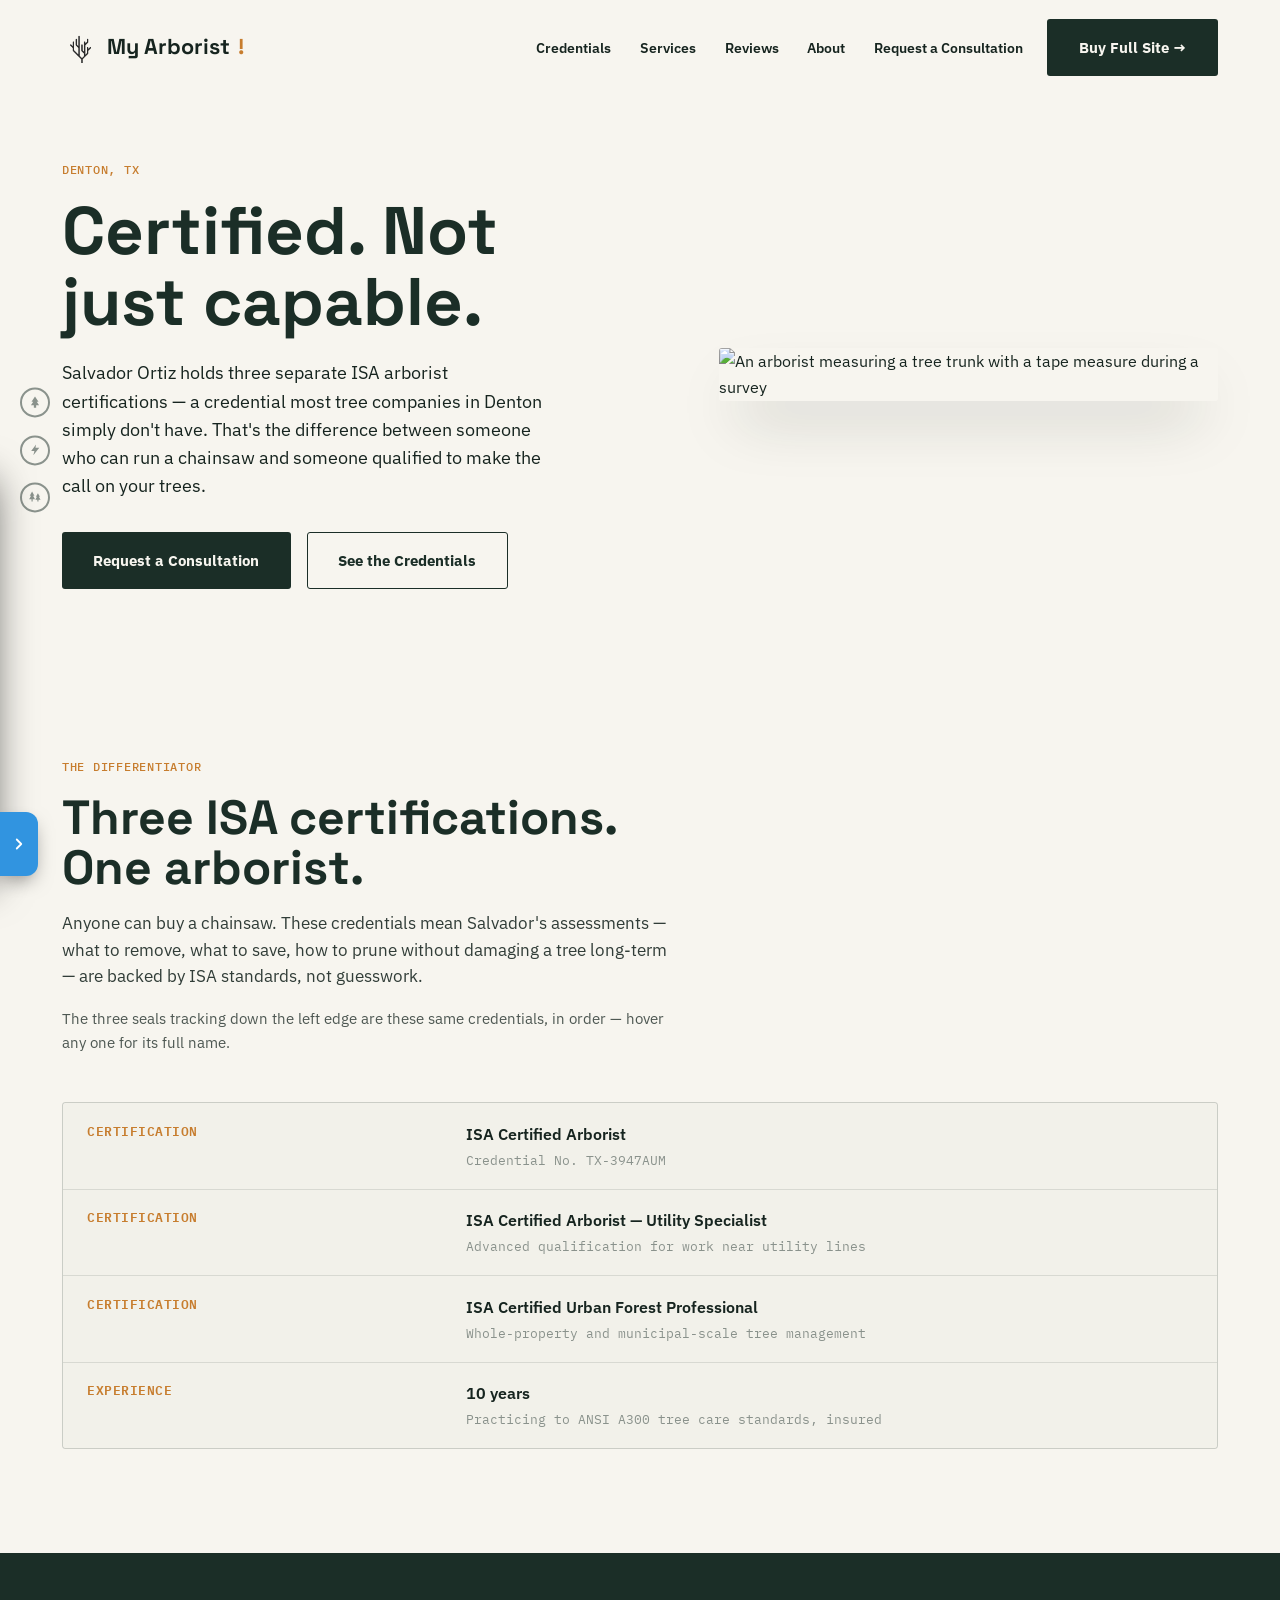
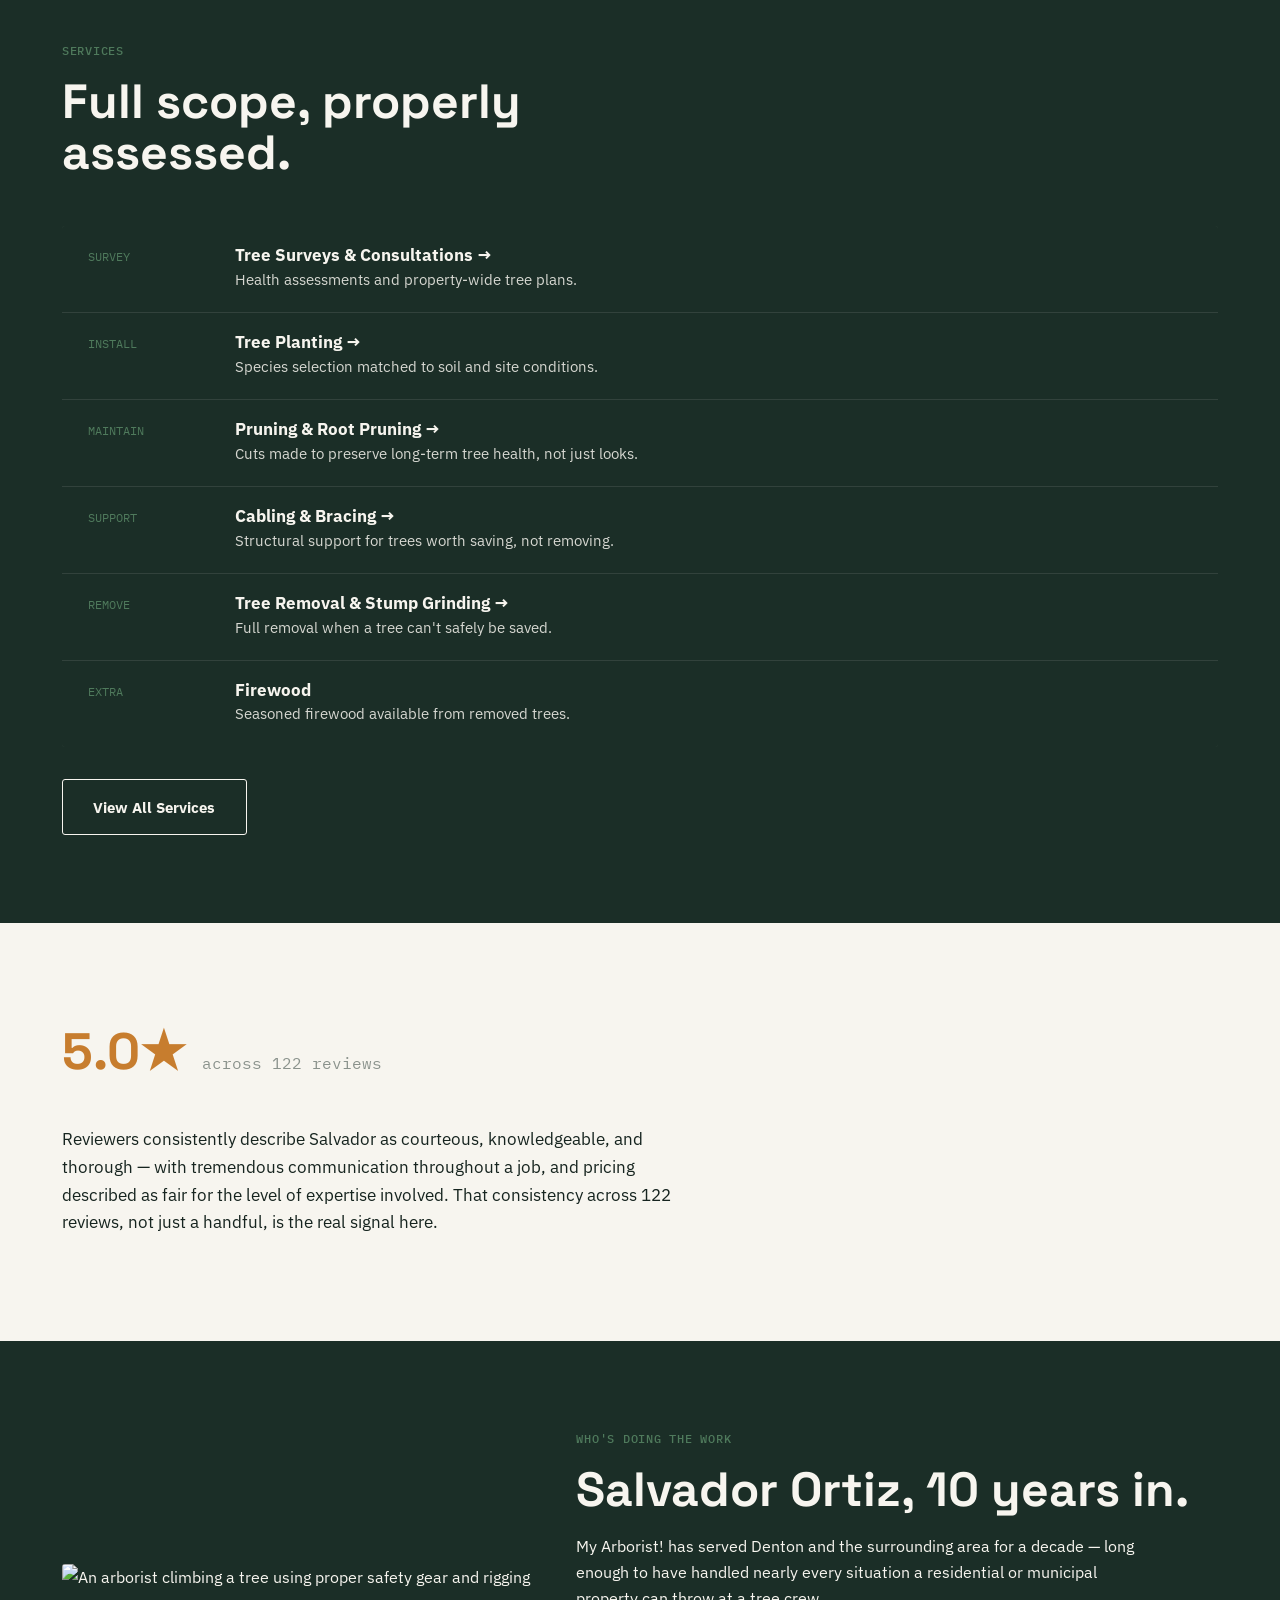
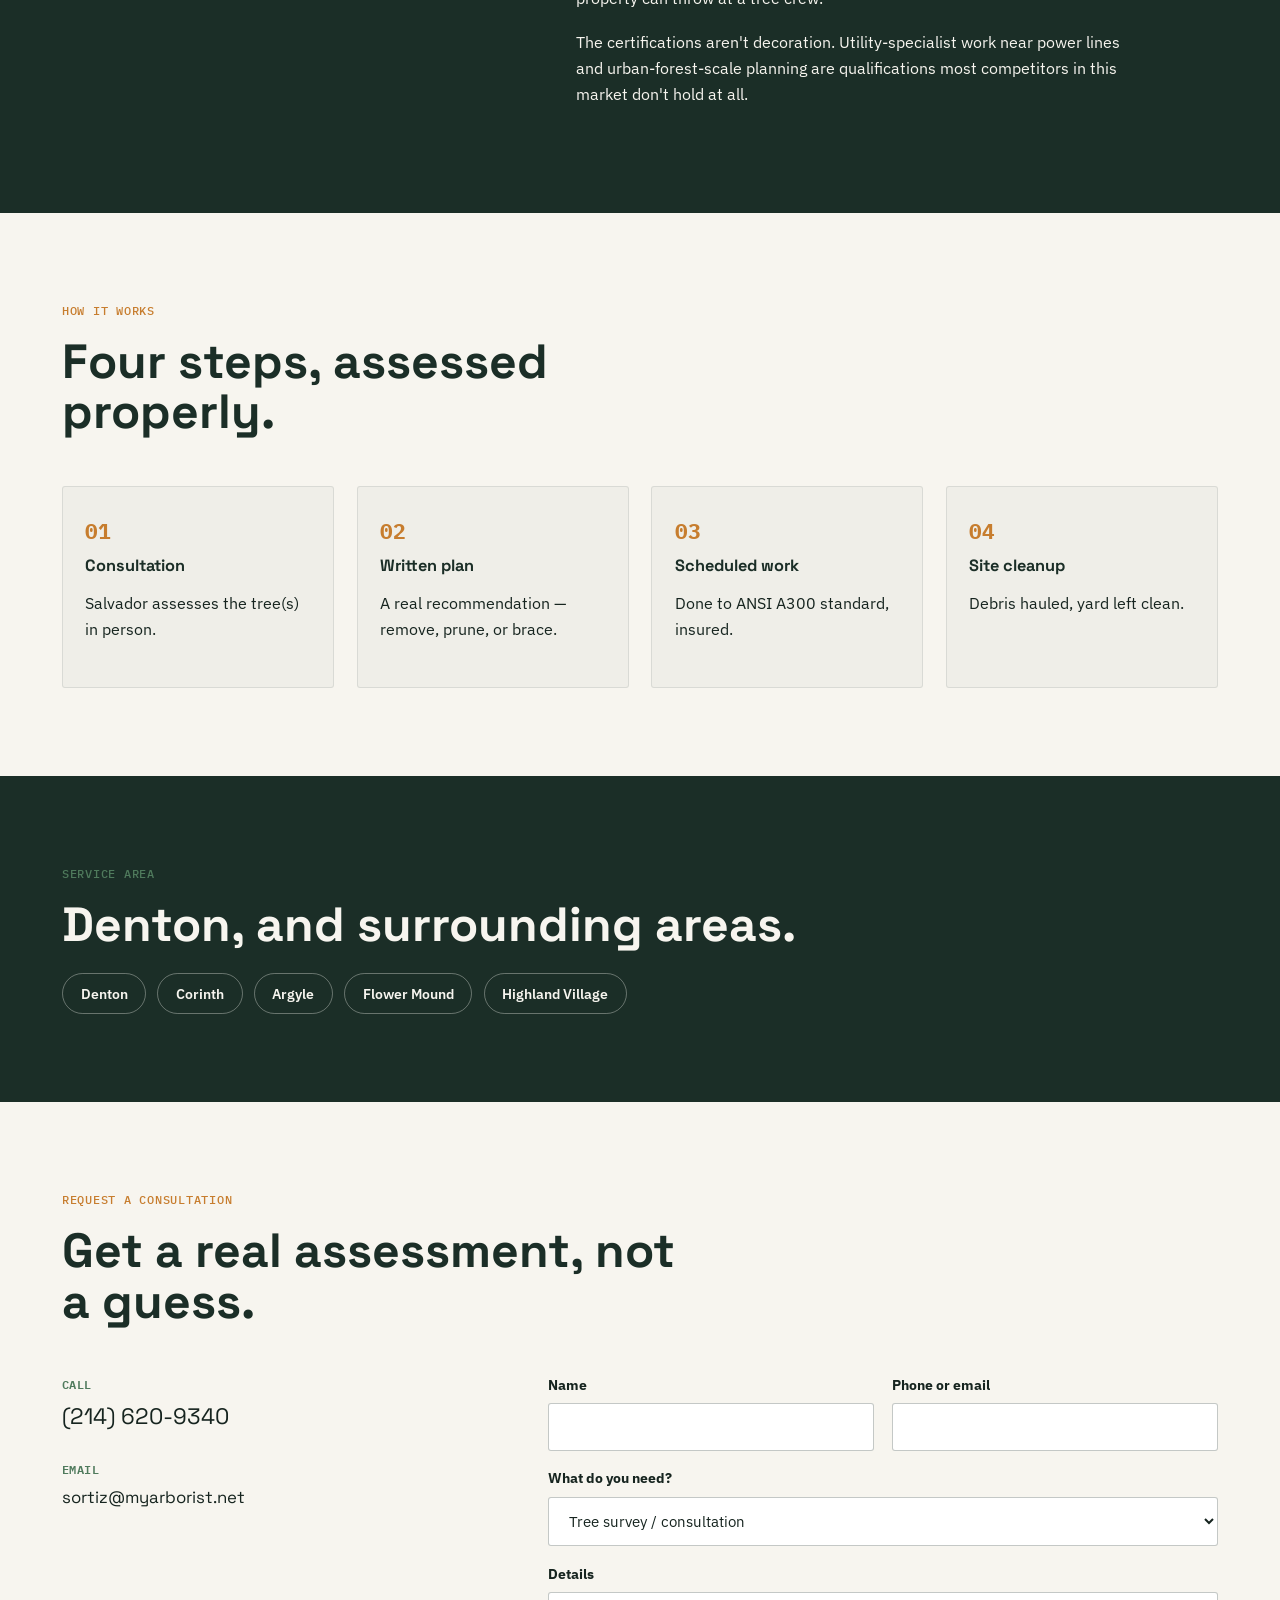
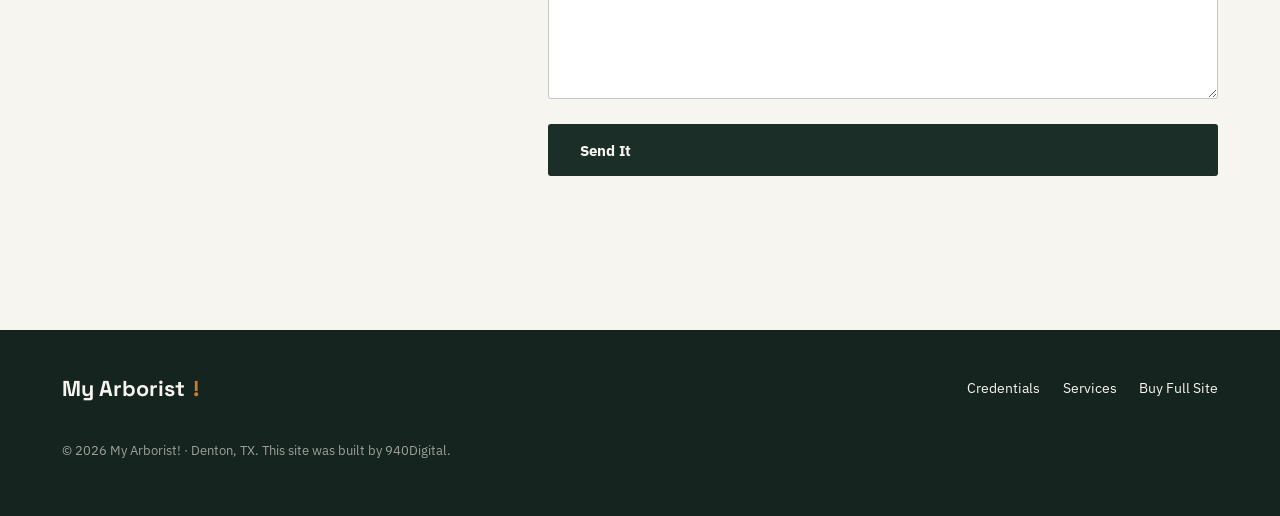
==== commit ebadcd8a: "Add services hub + dedicated pages per service Services hub links to 5 real-service pages (surveys, " ====
--- a/index.html
+++ b/index.html
@@ -33,7 +33,7 @@
     <a href="index.html" class="logo"><img src="logo-mark.png" alt="" class="logo-mark">My Arborist<span>!</span></a>
     <nav class="main-nav" aria-label="Primary">
       <a href="#credentials">Credentials</a>
-      <a href="#services">Services</a>
+      <a href="services.html">Services</a>
       <a href="#reviews">Reviews</a>
       <a href="#about">About</a>
       <a href="#contact">Request a Consultation</a>
@@ -48,7 +48,7 @@
 <div class="mobile-nav" id="mobileNav">
   <button class="mobile-nav__close" id="navClose" aria-label="Close menu">Close</button>
   <a href="#credentials">Credentials</a>
-  <a href="#services">Services</a>
+  <a href="services.html">Services</a>
   <a href="#reviews">Reviews</a>
   <a href="#about">About</a>
   <a href="#contact">Request a Consultation</a>
@@ -114,15 +114,14 @@
         <h2 class="section-title">Full scope, properly assessed.</h2>
       </div>
       <div class="tech-list">
-        <div class="tech-row"><span class="tag">Survey</span><div><h3>Tree Surveys &amp; Consultations</h3><p>Health assessments and property-wide tree plans.</p></div></div>
-        <div class="tech-row"><span class="tag">Install</span><div><h3>Tree Planting</h3><p>Species selection matched to soil and site conditions.</p></div></div>
-        <div class="tech-row"><span class="tag">Maintain</span><div><h3>Pruning &amp; Root Pruning</h3><p>Cuts made to preserve long-term tree health, not just looks.</p></div></div>
-        <div class="tech-row"><span class="tag">Support</span><div><h3>Cabling &amp; Bracing</h3><p>Structural support for trees worth saving, not removing.</p></div></div>
-        <div class="tech-row"><span class="tag">Remove</span><div><h3>Tree Removal &amp; Stump Grinding</h3><p>Full removal when a tree can't safely be saved.</p></div></div>
+        <a class="tech-row" href="service-tree-surveys.html"><span class="tag">Survey</span><div><h3>Tree Surveys &amp; Consultations →</h3><p>Health assessments and property-wide tree plans.</p></div></a>
+        <a class="tech-row" href="service-tree-planting.html"><span class="tag">Install</span><div><h3>Tree Planting →</h3><p>Species selection matched to soil and site conditions.</p></div></a>
+        <a class="tech-row" href="service-pruning.html"><span class="tag">Maintain</span><div><h3>Pruning &amp; Root Pruning →</h3><p>Cuts made to preserve long-term tree health, not just looks.</p></div></a>
+        <a class="tech-row" href="service-cabling-bracing.html"><span class="tag">Support</span><div><h3>Cabling &amp; Bracing →</h3><p>Structural support for trees worth saving, not removing.</p></div></a>
+        <a class="tech-row" href="service-tree-removal.html"><span class="tag">Remove</span><div><h3>Tree Removal &amp; Stump Grinding →</h3><p>Full removal when a tree can't safely be saved.</p></div></a>
         <div class="tech-row"><span class="tag">Extra</span><div><h3>Firewood</h3><p>Seasoned firewood available from removed trees.</p></div></div>
       </div>
-      <!-- TODO: replace with real 940Digital landing page URL when built -->
-      <a href="https://940digital.com/get-started" class="btn btn--ghost" style="margin-top:2rem; border-color:var(--paper); color:var(--paper);">Request Any Service</a>
+      <a href="services.html" class="btn btn--ghost" style="margin-top:2rem; border-color:var(--paper); color:var(--paper);">View All Services</a>
     </div>
   </section>
 
@@ -241,7 +240,7 @@
     <a href="index.html" class="logo">My Arborist<span>!</span></a>
     <ul class="footer-links">
       <li><a href="#credentials">Credentials</a></li>
-      <li><a href="#services">Services</a></li>
+      <li><a href="services.html">Services</a></li>
       <li><a href="buy.html">Buy Full Site</a></li>
     </ul>
     <p class="footer-fine">&copy; 2026 My Arborist! · Denton, TX. This site was built by 940Digital.</p>
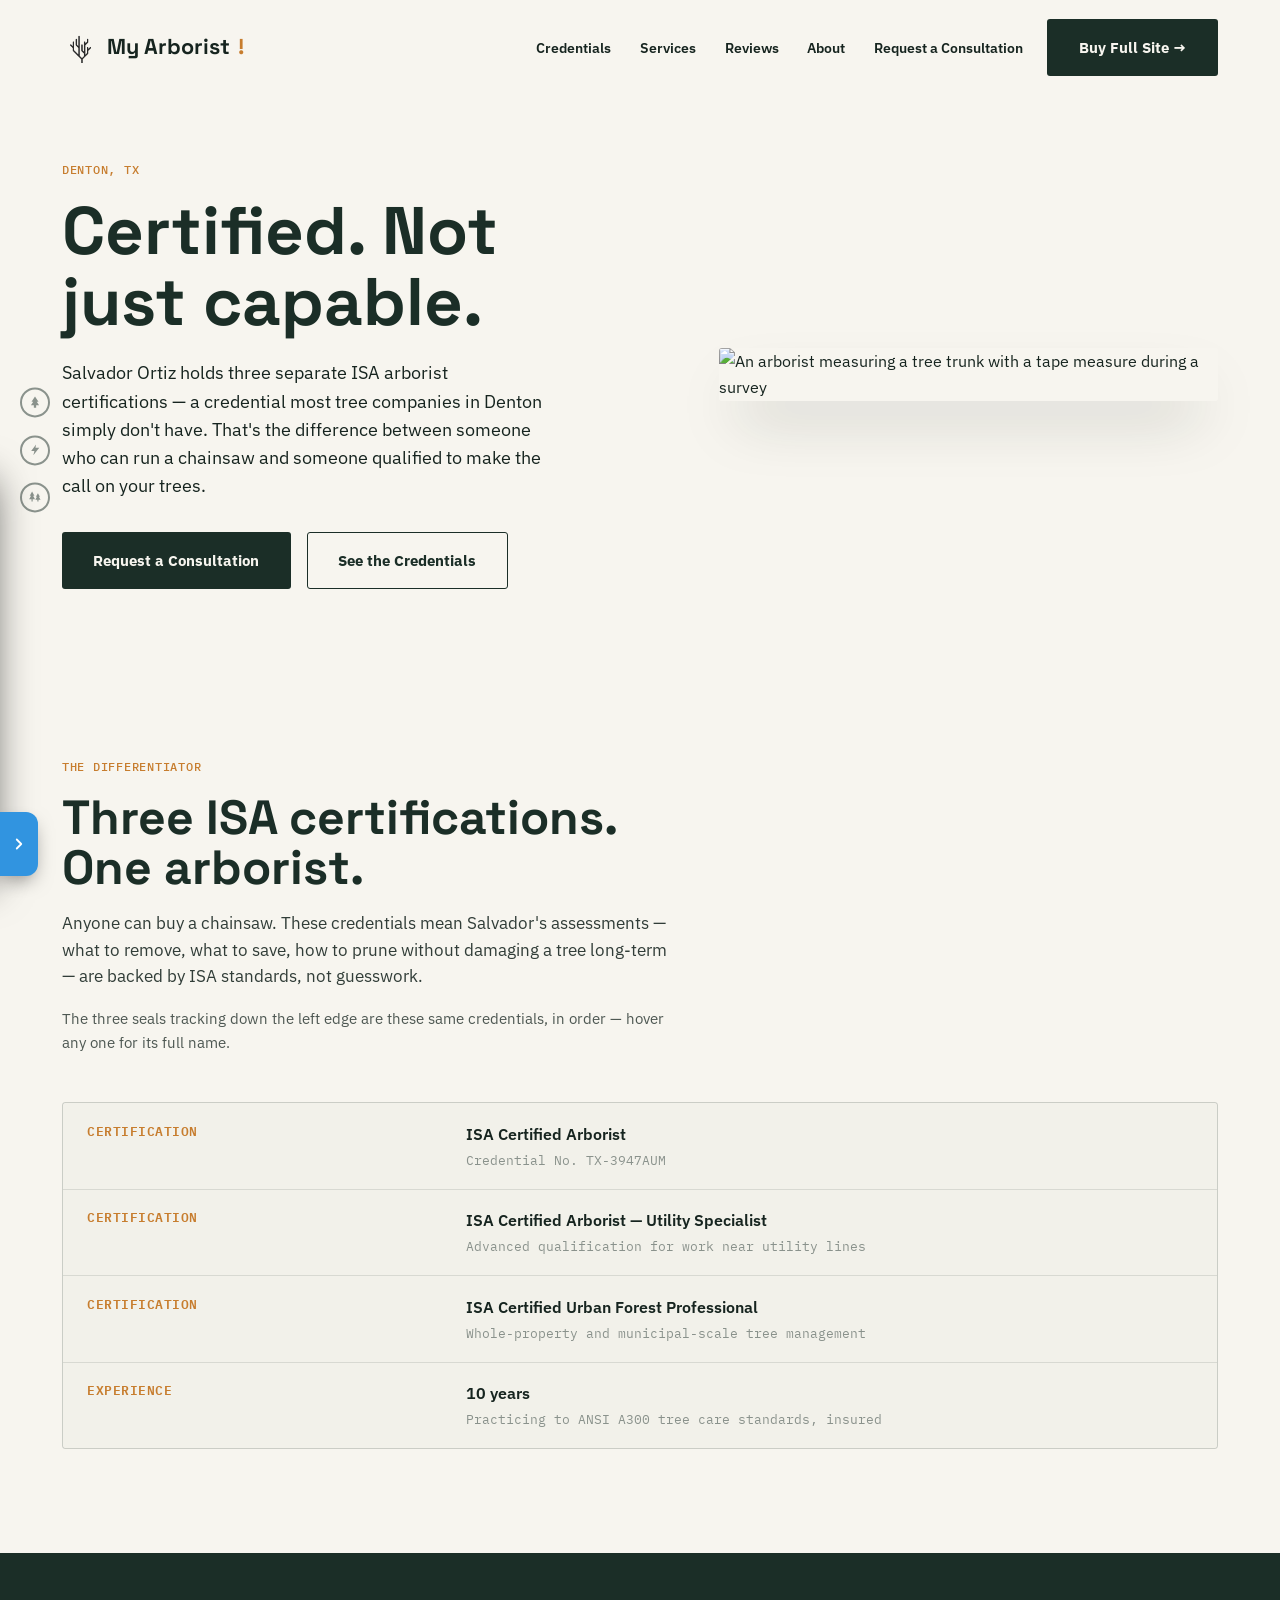
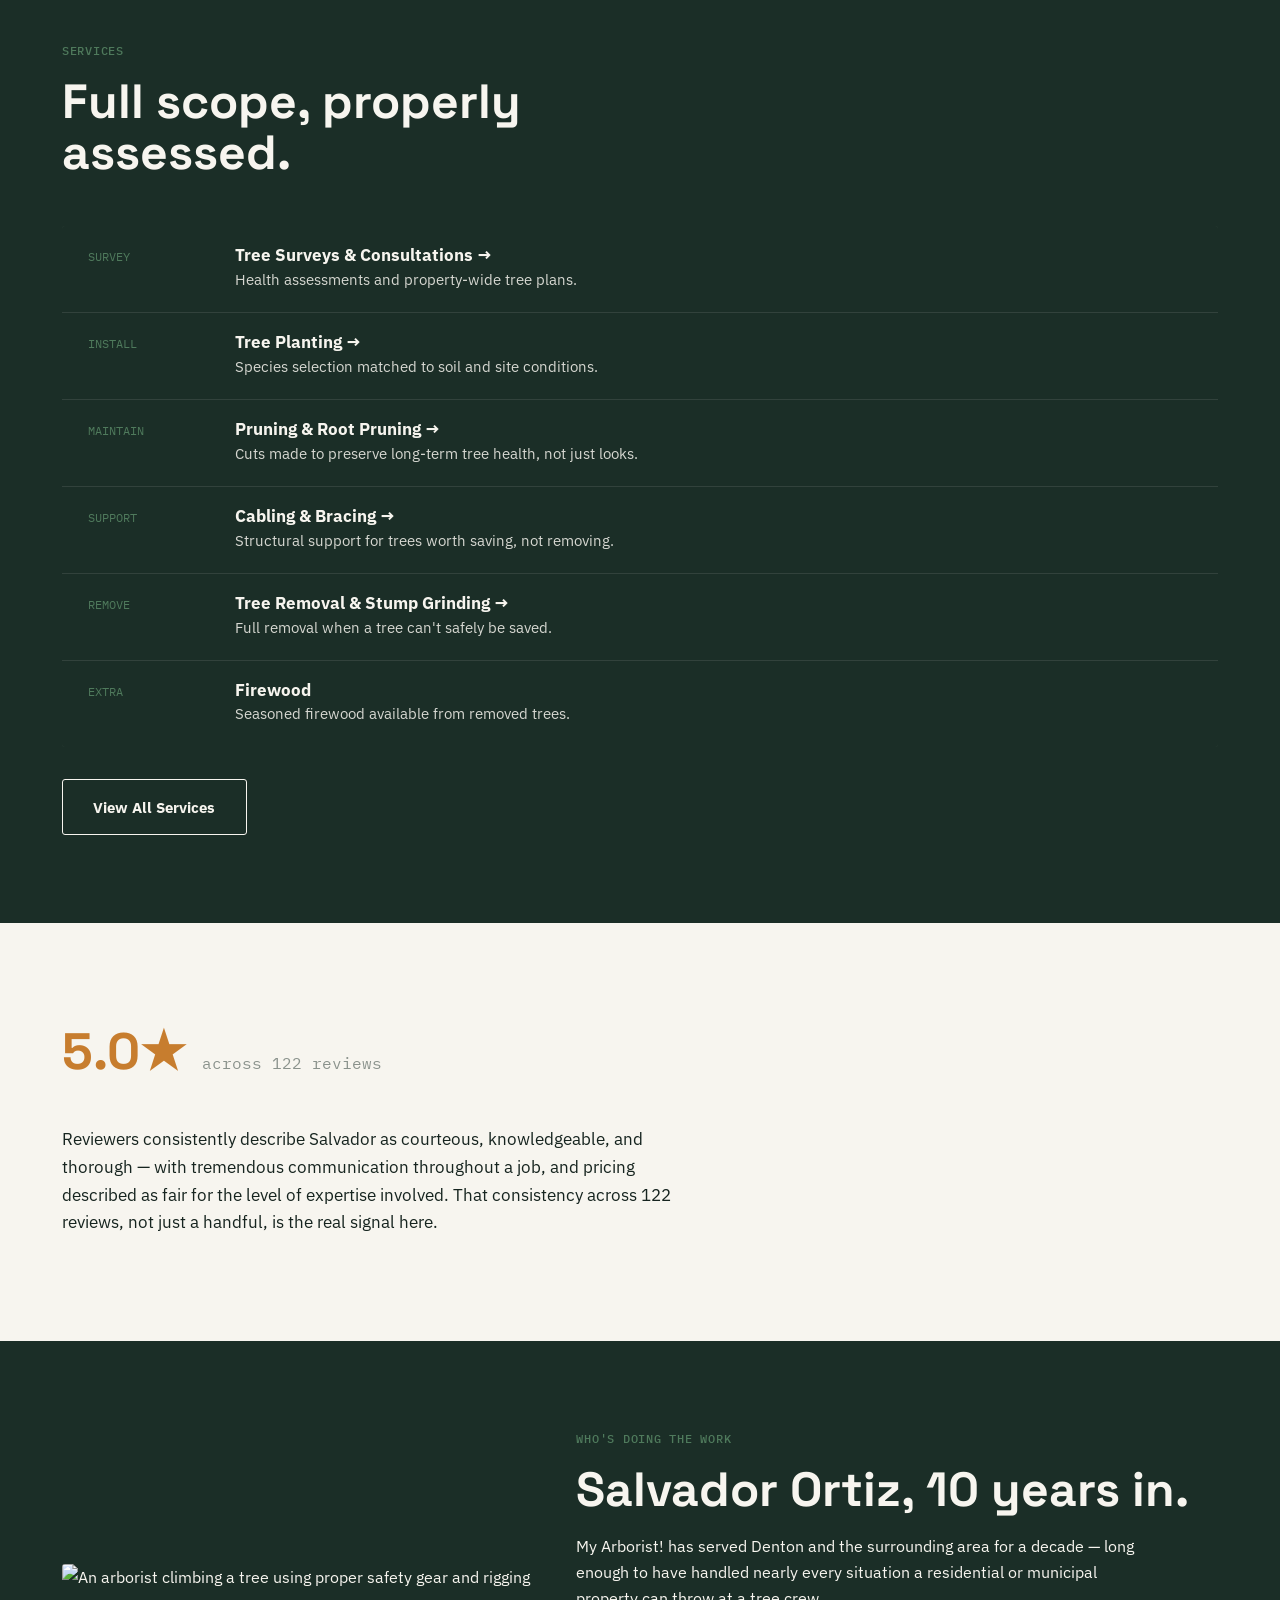
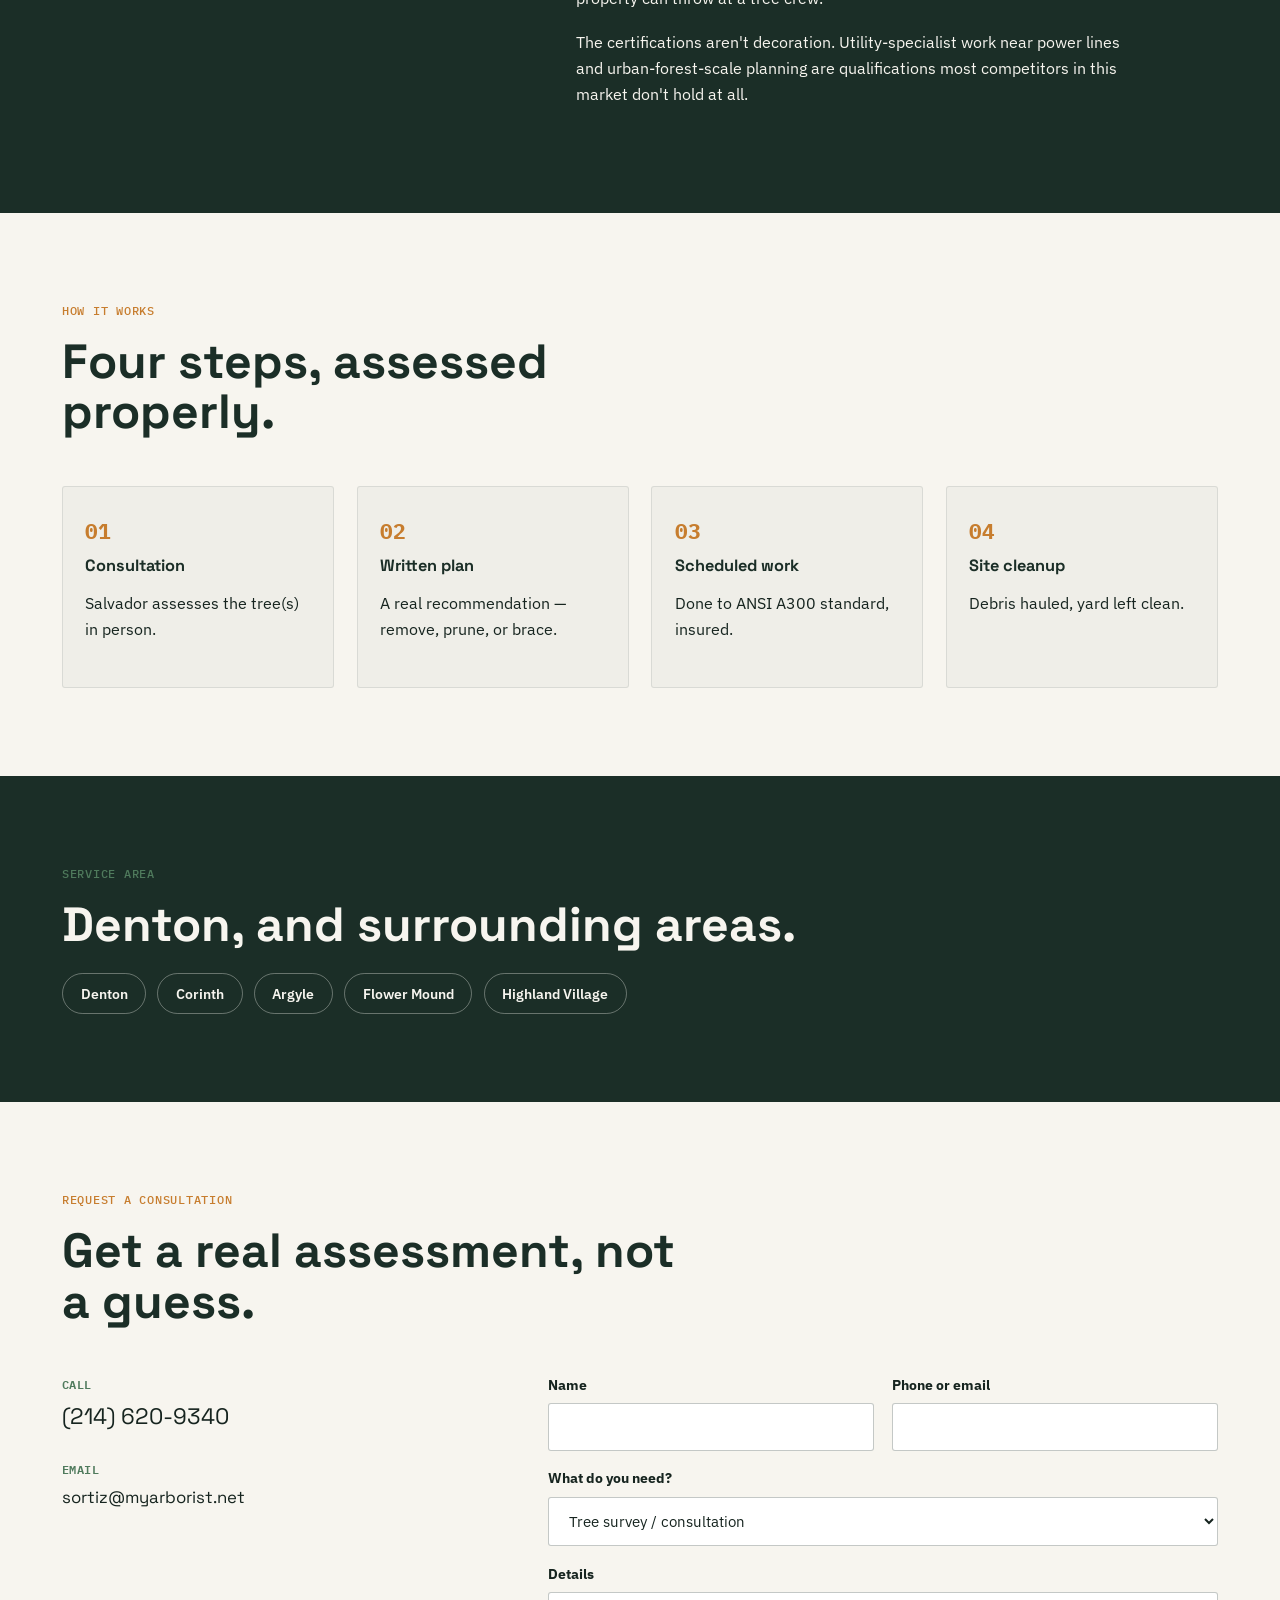
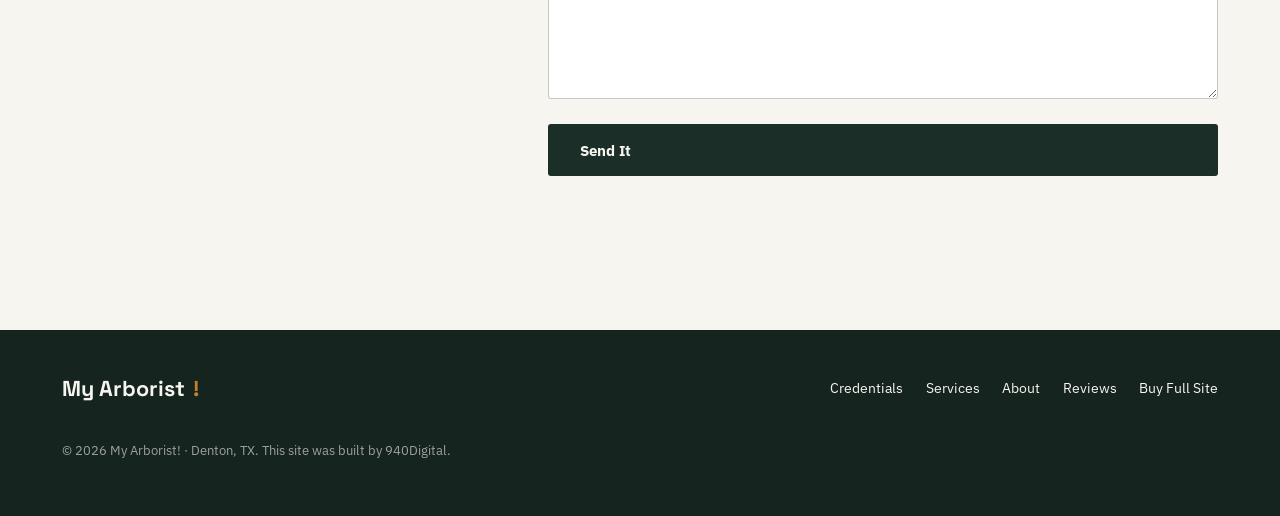
==== commit 25d1dc39: "Add dedicated About, Reviews, and Contact pages Split the homepage's About/Reviews/Contact anchor se" ====
--- a/index.html
+++ b/index.html
@@ -34,9 +34,9 @@
     <nav class="main-nav" aria-label="Primary">
       <a href="#credentials">Credentials</a>
       <a href="services.html">Services</a>
-      <a href="#reviews">Reviews</a>
-      <a href="#about">About</a>
-      <a href="#contact">Request a Consultation</a>
+      <a href="reviews.html">Reviews</a>
+      <a href="about.html">About</a>
+      <a href="contact.html">Request a Consultation</a>
     </nav>
     <div class="nav-cta">
       <a href="buy.html" class="btn btn--primary nav-full-site">Buy Full Site →</a>
@@ -49,9 +49,9 @@
   <button class="mobile-nav__close" id="navClose" aria-label="Close menu">Close</button>
   <a href="#credentials">Credentials</a>
   <a href="services.html">Services</a>
-  <a href="#reviews">Reviews</a>
-  <a href="#about">About</a>
-  <a href="#contact">Request a Consultation</a>
+  <a href="reviews.html">Reviews</a>
+  <a href="about.html">About</a>
+  <a href="contact.html">Request a Consultation</a>
   <a href="buy.html">Buy Full Site</a>
 </div>
 
@@ -65,7 +65,7 @@
         <h1>Certified. Not just capable.</h1>
         <p class="hero__dek">Salvador Ortiz holds three separate ISA arborist certifications — a credential most tree companies in Denton simply don't have. That's the difference between someone who can run a chainsaw and someone qualified to make the call on your trees.</p>
         <div class="hero__actions">
-          <a href="#contact" class="btn btn--primary">Request a Consultation</a>
+          <a href="contact.html" class="btn btn--primary">Request a Consultation</a>
           <a href="#credentials" class="btn btn--ghost">See the Credentials</a>
         </div>
       </div>
@@ -241,6 +241,8 @@
     <ul class="footer-links">
       <li><a href="#credentials">Credentials</a></li>
       <li><a href="services.html">Services</a></li>
+      <li><a href="about.html">About</a></li>
+      <li><a href="reviews.html">Reviews</a></li>
       <li><a href="buy.html">Buy Full Site</a></li>
     </ul>
     <p class="footer-fine">&copy; 2026 My Arborist! · Denton, TX. This site was built by 940Digital.</p>
